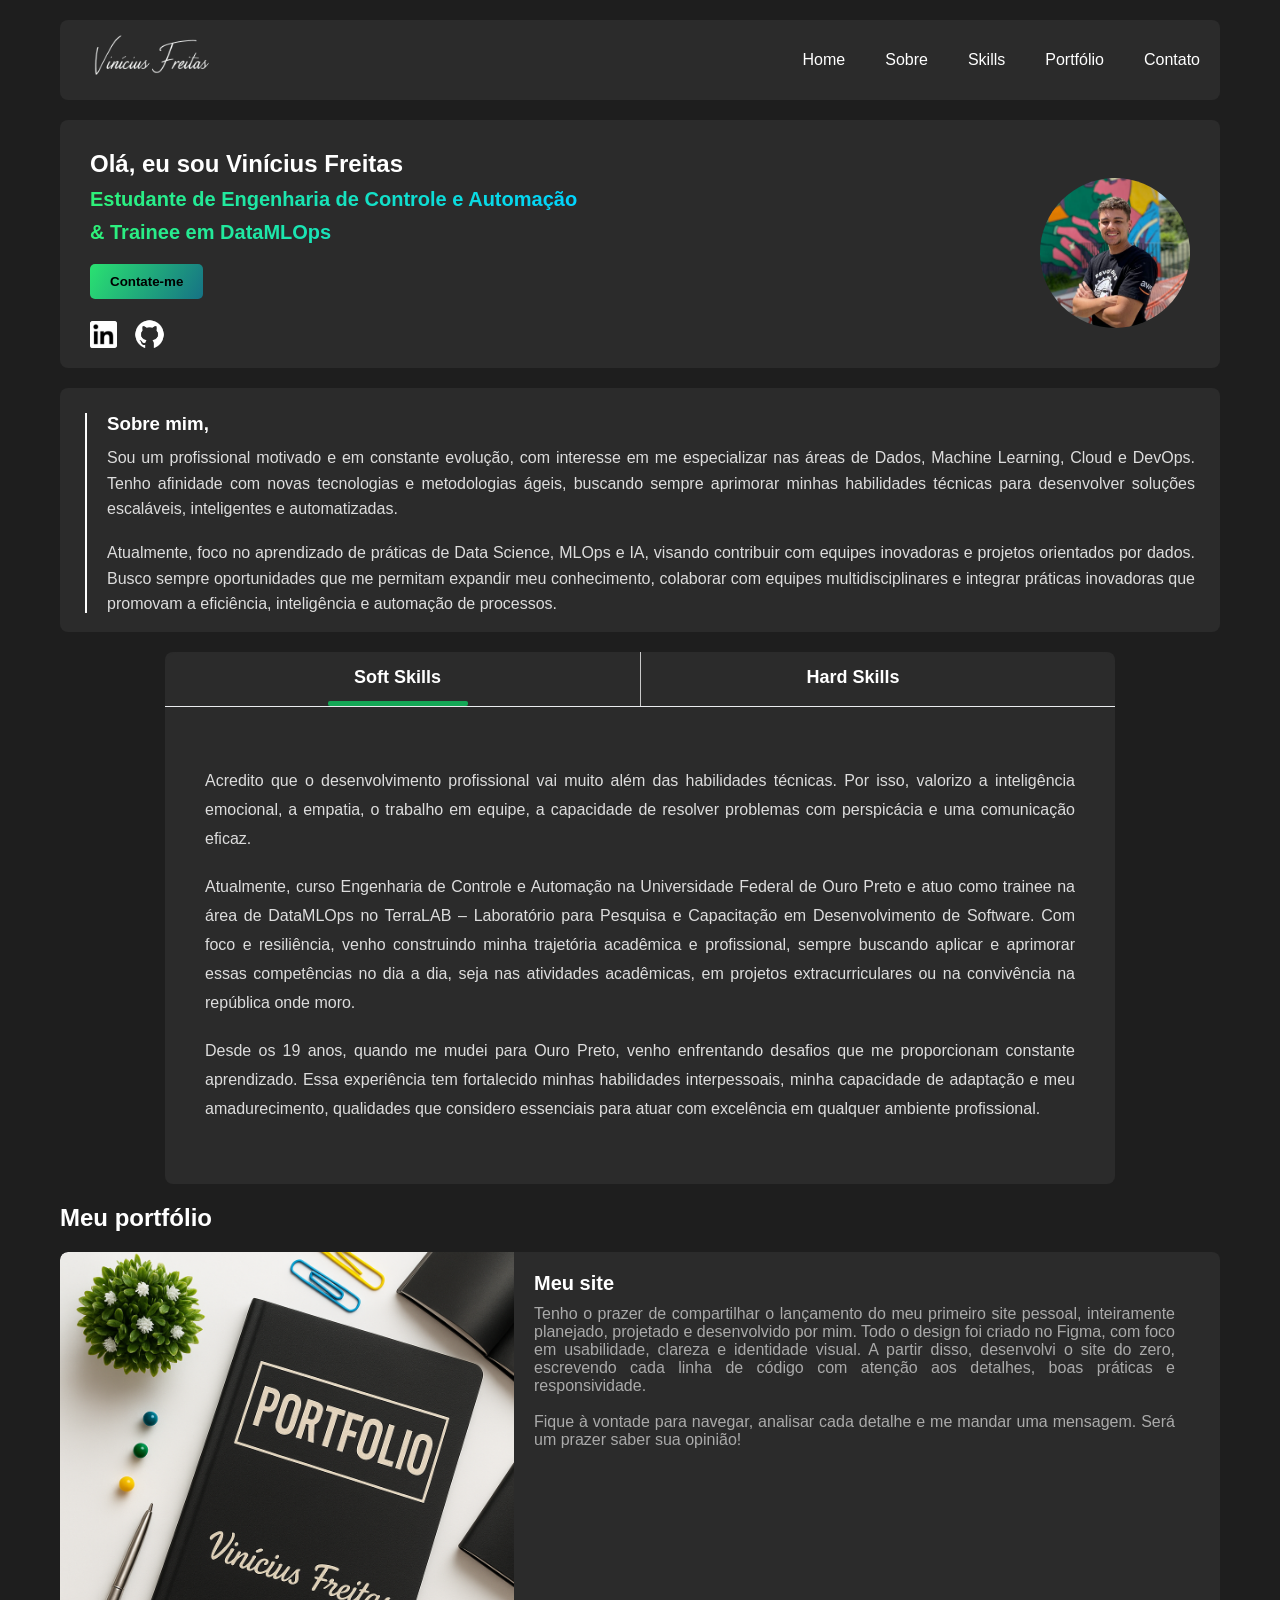
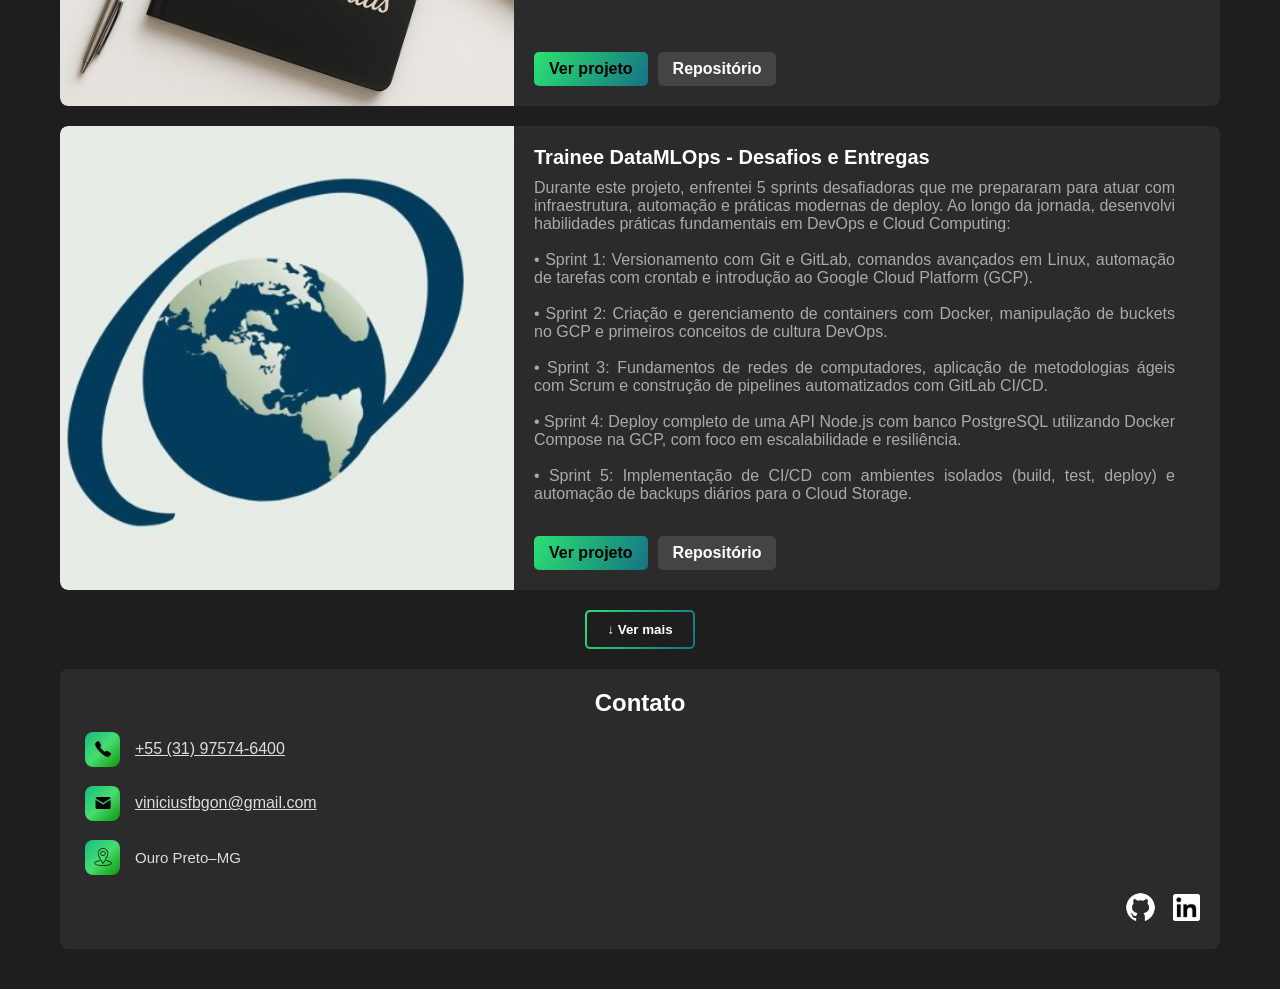
==== index.html @ 4d3752b9 "ultima" ====
<!DOCTYPE html>
<html lang="pt-br">
<head>
    <meta charset="UTF-8">
    <meta name="viewport" content="width=device-width, initial-scale=1.0">
    <title>Vinícius Freitas - Portfólio</title>
    <meta name="description" content="Portfólio de Vinícius Freitas - Estudante de Engenharia de Controle e Automação com foco em Dados, DevOps e Inteligência Artificial. Veja projetos, habilidades e contato.">
    <link rel="stylesheet" href="css/style.css">
    <link rel="icon" href="images/rubrica.png" type="image/png">
</head>
<body>

    <!-- Cabeçalho -->
    <header role="banner">
        <div class="header-left">
            <div class="rubrica-container">
                <img src="images/rubrica.png" alt="Rubrica de Vinícius Freitas">
            </div>
        </div>

        <img src="images/menu.png" alt="Ícone do menu" class="menu-toggle" aria-label="Menu mobile">

        <nav class="menu" role="navigation" aria-label="Menu principal">
            <a href="#home">Home</a>
            <a href="#sobre">Sobre</a>
            <a href="#skills">Skills</a>
            <a href="#portfolio">Portfólio</a>
            <a href="#contato">Contato</a>
        </nav>
    </header>

    <!-- Conteúdo principal -->
    <main>
        <section class="intro box" id="home">
            <div class="intro-content">
                <div class="intro-text">
                    <div class="intro-title">
                        <h1>Olá, eu sou Vinícius Freitas</h1>
                        <h2>Estudante de Engenharia de Controle e Automação</h2>
                        <h2>& Trainee em DataMLOps</h2>
                    </div>
                    <div class="intro-button">
                        <button class="btn-contato">Contate-me</button>
                    </div>
                    <div class="intro-icons social-icons">
                        <a href="https://www.linkedin.com/in/vinícius-gonçalves-6905632b2" target="_blank" rel="noopener noreferrer" aria-label="LinkedIn">
                            <img class="icon-linkedin" src="images/linkedin.jpg" alt="LinkedIn">
                        </a>
                        <a href="https://github.com/Viniciusfbgon" target="_blank" rel="noopener noreferrer" aria-label="GitHub">
                            <img class="icon-github" src="images/icons8-github-64.png" alt="GitHub">
                        </a>
                    </div>
                </div>
            </div>
            <img src="images/eu.jpg" alt="Foto de perfil" class="profile-pic" id="profilePic">
        </section>
    </main>


    <!-- Sobre mim -->
    <section class="sobre box" id="sobre" aria-labelledby="titulo-sobre">
        <div class="sobre-container">
            <div class="sobre-lado-esquerdo">
                <img src="images/linha-lateral.jpg" alt="Imagem decorativa de linha lateral" class="linha-lateral">
            </div>

            <div class="sobre-lado-direito">
                <div class="sobre-texto">
                    <h3 id="titulo-sobre">Sobre mim,</h3>
                    <p>
                Sou um profissional motivado e em constante evolução, com interesse em me especializar nas áreas de Dados, Machine Learning, Cloud e DevOps. Tenho afinidade com novas tecnologias e metodologias ágeis, buscando sempre aprimorar minhas habilidades técnicas para desenvolver soluções escaláveis, inteligentes e automatizadas.
                </p> <br>
                <p>
                Atualmente, foco no aprendizado de práticas de Data Science, MLOps e IA, visando contribuir com equipes inovadoras e projetos orientados por dados. Busco sempre oportunidades que me permitam expandir meu conhecimento, colaborar com equipes multidisciplinares e integrar práticas inovadoras que promovam a eficiência, inteligência e automação de processos.
                </p>
                </div>
            </div>
        </div>
    </section>

    <!-- Skills -->
    <section class="box-sm" id="skills" aria-labelledby="titulo-skills">
        <h2 id="titulo-skills" style="display:none;">Skills</h2>
        <div class="skills-tabs" role="tablist">
            <div class="tab-wrapper">
                <div class="tab active" data-tab="soft-skills" role="tab" aria-selected="true">Soft Skills</div>
            </div>
            <div class="tab-wrapper">
                <div class="tab" data-tab="hard-skills" role="tab" aria-selected="false">Hard Skills</div>
            </div>
        </div>

        <div class="skills-content">
            <div class="content active" id="soft-skills-content" role="tabpanel">
                <div class="soft-skills-text">
                        <p>Acredito que o desenvolvimento profissional vai muito além das habilidades técnicas. Por isso, valorizo a inteligência emocional, a empatia, o trabalho em equipe, a capacidade de resolver problemas com perspicácia e uma comunicação eficaz.</p>
                       <p>Atualmente, curso Engenharia de Controle e Automação na Universidade Federal de Ouro Preto e atuo como trainee na área de DataMLOps no TerraLAB – Laboratório para Pesquisa e Capacitação em Desenvolvimento de Software. Com foco e resiliência, venho construindo minha trajetória acadêmica e profissional, sempre buscando aplicar e aprimorar essas competências no dia a dia, seja nas atividades acadêmicas, em projetos extracurriculares ou na convivência na república onde moro.</p>
                       <p>Desde os 19 anos, quando me mudei para Ouro Preto, venho enfrentando desafios que me proporcionam constante aprendizado. Essa experiência tem fortalecido minhas habilidades interpessoais, minha capacidade de adaptação e meu amadurecimento, qualidades que considero essenciais para atuar com excelência em qualquer ambiente profissional.</p>                </div>
            </div>

            <div class="content" id="hard-skills-content" role="tabpanel">
                <div class="hard-skills-content">
                    <h3>Acesse o currículo para ver com mais detalhes as qualificações e certificações:</h3>
                    <a href="#" class="curriculo-link">Currículo</a>
                </div>
            </div>
        </div>
    </section>

    <!-- Portfólio -->
    <section class="portfolio" id="portfolio" aria-labelledby="titulo-portfolio">
        <h2 id="titulo-portfolio">Meu portfólio</h2>

        <!-- Projeto 1 -->
        <article class="projeto-box box">
                <div class="projeto-img">
                    <img src="images/port2.png" alt="Contador de dedos com Python e Mediapipe">
                </div>
                <div class="projeto-info">
                    <h3>Meu site</h3>
                    <p>Tenho o prazer de compartilhar o lançamento do meu primeiro site pessoal, inteiramente planejado, projetado e desenvolvido por mim.

                    Todo o design foi criado no Figma, com foco em usabilidade, clareza e identidade visual. A partir disso, desenvolvi o site do zero, escrevendo cada linha de código com atenção aos detalhes, boas práticas e responsividade.
                       <br><br>
                        Fique à vontade para navegar, analisar cada detalhe e me mandar uma mensagem. Será um prazer saber sua opinião! <br><br></p>
                    <div class="projeto-botoes">
                        <a href="#" class="btn-ver" target="_blank" rel="noopener noreferrer">Ver projeto</a>
                        <a href="https://github.com/Viniciusfbgon/Meu_Portfolio" class="btn-repo">Repositório</a>
                    </div>
                </div>
            </article>

        <!-- Projeto 2 -->
        <article class="projeto-box box">
            <div class="projeto-img">
                <img src="images/terralab.png" alt="Desafios do TerraLAB">
            </div>
            <div class="projeto-info">
                <h3>Trainee DataMLOps - Desafios e Entregas</h3>
                <p>Durante este projeto, enfrentei 5 sprints desafiadoras que me prepararam para atuar com infraestrutura, automação e práticas modernas de deploy. Ao longo da jornada, desenvolvi habilidades práticas fundamentais em DevOps e Cloud Computing: <br><br>

               • Sprint 1: Versionamento com Git e GitLab, comandos avançados em Linux, automação de tarefas com crontab e introdução ao Google Cloud Platform (GCP). <br><br>

               • Sprint 2: Criação e gerenciamento de containers com Docker, manipulação de buckets no GCP e primeiros conceitos de cultura DevOps.<br><br>

               • Sprint 3: Fundamentos de redes de computadores, aplicação de metodologias ágeis com Scrum e construção de pipelines automatizados com GitLab CI/CD.<br><br>

               • Sprint 4: Deploy completo de uma API Node.js com banco PostgreSQL utilizando Docker Compose na GCP, com foco em escalabilidade e resiliência. <br><br>

               • Sprint 5: Implementação de CI/CD com ambientes isolados (build, test, deploy) e automação de backups diários para o Cloud Storage. <br><br></p>
                <div class="projeto-botoes">
                    <a href="https://github.com/Viniciusfbgon/Sprints-DataMLOps" class="btn-ver" target="_blank" rel="noopener noreferrer">Ver projeto</a>
                    <a href="https://github.com/Viniciusfbgon/Sprints-DataMLOps" class="btn-repo" target="_blank" rel="noopener noreferrer">Repositório</a>
                </div>
            </div>
        </article>

        <!-- Botão ver mais -->
        <div class="ver-mais-container">
            <button id="btn-ver-mais" class="btn-ver-mais">↓ Ver mais</button>
        </div>

        <!-- Projetos adicionais -->
        <div id="mais-projetos" style="display: none;">
            <article class="projeto-box box">
            <div class="projeto-img">
                <img src="images/harvard.jpg" alt="Curso Harvard CS50">
            </div>
            <div class="projeto-info">
                <h3>CS50: Introduction to Computer Science</h3>
                <p>Curso de nível introdutório voltado para iniciantes que desejam aprender os fundamentos da computação. Ensina a pensar de forma algorítmica e a resolver problemas de programação com eficiência.

                Durante o curso, aprendi: <br><br>

                • Fundamentos de ciência da computação e lógica de programação <br><br>

                • Conceitos como algoritmos, abstração, estruturas de dados, encapsulamento, segurança e engenharia de software <br><br>

                • Desenvolvimento web com HTML, CSS e JavaScript <br><br>

                • Programação em C, Python e SQL <br><br>

                • Criação de projetos práticos baseados em problemas reais, como biologia, criptografia, finanças e jogos <br><br>

                • Apresentação de projeto final e interação com uma comunidade global de estudantes <br><br></p>
                <div class="projeto-botoes">
                    <a href="https://github.com/Viniciusfbgon/Harvard-Course/tree/main/codes/project" class="btn-ver" target="_blank" rel="noopener noreferrer">Ver projeto</a>
                    <a href="https://github.com/Viniciusfbgon/Harvard-Course/tree/main/codes" class="btn-repo" target="_blank" rel="noopener noreferrer">Repositório</a>
                </div>
            </div>
        </article>

        <article class="projeto-box box">
                <div class="projeto-img">
                    <img src="images/yt.png" alt="Clone do YouTube">
                </div>
                <div class="projeto-info">
                    <h3>Clone YouTube</h3>
                    <p>Este é um projeto introdutório voltado para o domínio das principais técnicas de manipulação de divs e construção de layouts responsivos em telas de computadores. O objetivo é reforçar os fundamentos de HTML e CSS, que são essenciais antes de avançar para projetos mais complexos e dinâmicos. Aprender bem o básico garante uma base sólida para evoluir com segurança no desenvolvimento web. <br></p>
                    <div class="projeto-botoes">
                        <a href="https://viniciusfbgon.github.io/Clone_YouTube/" class="btn-ver">Ver projeto</a>
                        <a href="https://github.com/Viniciusfbgon/Clone_YouTube" class="btn-repo">Repositório</a>
                    </div>
                </div>
            </article>
        </div>
    </section>

    <!-- Contato -->
    <section class="contato box" id="contato" aria-labelledby="titulo-contato">
        <h2 id="titulo-contato" class="contato-titulo">Contato</h2>
        <div class="contact-info">
            <div class="contact-item">
                <div class="icon-box"><img src="images/phone.png" alt="Ícone de telefone"></div>
                <a href="tel:+5531975746400" style="color: #ddd;">+55 (31) 97574-6400</a>
            </div>
            <div class="contact-item">
            <div class="icon-box">
                <img src="images/email.png" alt="Ícone de email">
            </div>
            <a href="mailto:viniciusfbgon@gmail.com?body=Olá,%20Vinícius%20Freitas" style="color: #ddd;">
                viniciusfbgon@gmail.com
            </a>
            </div>
            <div class="contact-item">
                <div class="icon-box"><img src="images/location.png" alt="Ícone de localização"></div>
                <span style="color: #ddd;">Ouro Preto–MG</span>
            </div>
        </div>

        <div class="social-icons right" aria-label="Redes sociais">
            <a href="https://github.com/Viniciusfbgon" target="_blank" rel="noopener noreferrer">
                <img src="images/icons8-github-64.png" style="height: 35px;" alt="GitHub de Vinícius">
            </a>
            <a href="https://www.linkedin.com/in/vinícius-gonçalves-6905632b2" target="_blank" rel="noopener noreferrer">
                <img src="images/linkedin.jpg" style="height: 27px;" alt="LinkedIn de Vinícius">
            </a>
        </div>
    </section>

     <!-- Modal do Currículo -->
    <div id="cv-modal" class="modal">
        <div class="modal-content">
            <span id="cv-close" class="close">&times;</span>
            <div class="cv-imgs">
                <img src="images/cv-pt1.png" alt="Currículo Parte 1" class="cv-img" />
                <img src="images/cv-pt2.png" alt="Currículo Parte 2" class="cv-img" />
        </div>
    </div>

    <!-- JS -->
    <script>
        document.addEventListener('DOMContentLoaded', function () {
            // Tabs de Skills
            const tabs = document.querySelectorAll('.tab');
            const contents = document.querySelectorAll('.content');

            tabs.forEach(tab => {
                tab.addEventListener('click', () => {
                    tabs.forEach(t => t.classList.remove('active'));
                    contents.forEach(c => c.classList.remove('active'));

                    tab.classList.add('active');

                    const tabId = tab.getAttribute('data-tab');
                    const contentEl = document.getElementById(`${tabId}-content`);
                    if (contentEl) contentEl.classList.add('active');
                });
            });

            // Efeito hover nos links do menu
            const navLinks = document.querySelectorAll('nav a');
            navLinks.forEach(link => {
                link.addEventListener('mouseover', () => {
                    link.style.color = '#2ef178';
                });
                link.addEventListener('mouseout', () => {
                    link.style.color = '#fff';
                });
            });

            // Botão "Contate-me"
            const btnContato = document.querySelector('.btn-contato');
            const contatoSection = document.getElementById('contato');
            if (btnContato && contatoSection) {
                btnContato.addEventListener('click', function () {
                    contatoSection.scrollIntoView({ behavior: 'smooth' });
                });
            }

            // Modal do Currículo
            const cvLink = document.querySelector('.curriculo-link');
            const cvModal = document.getElementById('cv-modal');
            const cvClose = document.getElementById('cv-close');

            if (cvLink && cvModal && cvClose) {
                cvLink.addEventListener('click', (e) => {
                    e.preventDefault();
                    cvModal.style.display = 'block';
                    document.body.style.overflow = 'hidden';
                });

                cvClose.addEventListener('click', () => {
                    cvModal.style.display = 'none';
                    document.body.style.overflow = 'auto';
                });

                window.addEventListener('click', (e) => {
                    if (e.target === cvModal) {
                        cvModal.style.display = 'none';
                        document.body.style.overflow = 'auto';
                    }
                });
            }

            // VER MAIS / VER MENOS
            const btnVerMais = document.getElementById('btn-ver-mais');
            const maisProjetos = document.getElementById('mais-projetos');

            if (btnVerMais && maisProjetos) {
                btnVerMais.addEventListener('click', () => {
                    const estaVisivel = maisProjetos.style.display === 'block';

                    if (estaVisivel) {
                        maisProjetos.style.display = 'none';
                        btnVerMais.textContent = '↓ Ver mais';
                    } else {
                        maisProjetos.style.display = 'block';
                        btnVerMais.textContent = '↑ Ver menos';
                    }
                });
            }

            // Zoom ao clicar nas imagens dos projetos (como na foto de perfil)
            const imagensProjetos = document.querySelectorAll('.projeto-img img');

            imagensProjetos.forEach(img => {
                img.addEventListener('click', () => {
                    const overlay = document.createElement('div');
                    overlay.classList.add('zoomed-overlay');

                    const imagemZoom = document.createElement('img');
                    imagemZoom.src = img.src;
                    imagemZoom.alt = img.alt;

                    overlay.appendChild(imagemZoom);
                    document.body.appendChild(overlay);
                    document.body.style.overflow = 'hidden';

                    overlay.addEventListener('click', () => {
                        overlay.remove();
                        document.body.style.overflow = 'auto';
                    });
                });
            });

            // Zoom ao clicar na foto de perfil
            const profilePic = document.getElementById('profilePic');

            if (profilePic) {
                profilePic.addEventListener('click', (event) => {
                    event.stopPropagation();
                    profilePic.classList.toggle('zoomed');
                });

                document.addEventListener('click', () => {
                    profilePic.classList.remove('zoomed');
                });
            }

            // 🔽 Menu Hamburguer (mobile)
            const toggle = document.querySelector('.menu-toggle');
            const menu = document.querySelector('nav.menu');
            const rubrica = document.querySelector('.rubrica-container');

            if (toggle && menu) {
                toggle.addEventListener('click', (e) => {
                    e.stopPropagation(); // impede o fechamento imediato
                    menu.classList.toggle('active');

                    // Oculta ou mostra a rubrica ao alternar o menu
                    if (menu.classList.contains('active')) {
                        rubrica.classList.add('rubrica-hidden');
                    } else {
                        rubrica.classList.remove('rubrica-hidden');
                    }
                });

                // Fecha o menu quando clicar em um link
                const links = menu.querySelectorAll('a');
                links.forEach(link => {
                    link.addEventListener('click', () => {
                        menu.classList.remove('active');
                        rubrica.classList.remove('rubrica-hidden');
                    });
                });

                // Fecha o menu se clicar fora dele
                document.addEventListener('click', function (e) {
                    const clicouForaDoMenu = !menu.contains(e.target);
                    const clicouForaDoToggle = !toggle.contains(e.target);

                    if (menu.classList.contains('active') && clicouForaDoMenu && clicouForaDoToggle) {
                        menu.classList.remove('active');
                        rubrica.classList.remove('rubrica-hidden');
                    }
                });
            }
        });

        const menuToggle = document.querySelector('.menu-toggle');
        const menu = document.querySelector('.menu');
        const menuLinks = document.querySelectorAll('.menu a');

        // Função para abrir o menu
        function openMenu() {
            document.body.classList.add('menu-open');
            menu.classList.add('open');
        }

        // Função para fechar o menu
        function closeMenu() {
            document.body.classList.remove('menu-open');
            menu.classList.remove('open');
        }

        // Clique no ícone do menu: abre o menu
        menuToggle.addEventListener('click', (e) => {
            e.stopPropagation(); // impede que o clique feche imediatamente
            openMenu();
        });

        // Clique em qualquer link do menu: fecha o menu
        menuLinks.forEach(link => {
            link.addEventListener('click', () => {
            closeMenu();
            });
        });

        // Clique fora do menu: fecha o menu
        document.addEventListener('click', (e) => {
            const isClickInsideMenu = menu.contains(e.target);
            const isClickOnToggle = menuToggle.contains(e.target);

            if (!isClickInsideMenu && !isClickOnToggle) {
            closeMenu();
            }
        });
    </script>
</body>
</html>
---- css/style.css ----
/* Reset e estilos globais */
* {
    margin: 0;
    padding: 0;
    box-sizing: border-box;
    font-family: Arial, sans-serif;
    text-align: justify;
}

body {
    background-color: #1e1e1e;
    color: #fff;
    padding: 20px;
    max-width: 1200px;
    margin: 0 auto;
}

/* Header */
header {
    display: flex;
    justify-content: space-between;
    align-items: center;
    background-color: #2b2b2b;
    padding: 0 20px;
    height: 80px;
    position: relative;
    margin-bottom: 20px;
    border-radius: 8px;
}

.header-left {
    display: flex;
    align-items: center;
    height: 100%;
}

/* Ajuste apenas a rubrica */
.rubrica-container {
    height: 100%;
    display: flex;
    align-items: center;
}

.rubrica-container img {
    height: 70px; /* Aumente este valor para tornar a rubrica maior */
    max-height: none; /* Remova a limitação de altura máxima */
    object-fit: contain;
    transform: scale(1.5); /* Opcional: pode usar scale para aumentar proporcionalmente */
    transform-origin: left center; /* Mantém alinhado à esquerda */
}

nav a {
    color: #fff;
    text-decoration: none;
    margin-left: 20px;
}

.social-icons {
    display: flex;
    align-items: center;
    gap: 15px;
    margin-top: 18px;
}

.social-icons img {
    object-fit: contain;
    transition: transform 0.2s ease;
    cursor: pointer;
}

.social-icons img:hover {
    transform: scale(1.1);
}

/* Boxes */
.box {
    background-color: #2b2b2b;
    padding: 25px;
    padding-bottom: 15px;
    margin-bottom: 20px;
    border-radius: 8px;
}

.box-sm {
    background-color: #2b2b2b;
    margin-bottom: 20px;
    border-radius: 8px; 
    max-width: 950px;
    margin-left: auto;
    margin-right: auto;
}

/* sobre mim */
.sobre-container {
    display: flex;
    align-items: center;
    justify-content: space-between;
    gap: 20px;
}

.linha-lateral {
    width: 2px;
    background-color: white;
    height: 200px;         
    transition: height 0.3s ease;
}

.sobre-texto {
    flex: 1;
}

.sobre-texto h3 {
    margin-bottom: 10px;
    font-weight: bold;
}

.sobre-texto p {
    line-height: 1.6;
    text-align: justify;
    color: #ddd;
}

/* Seção principal */
.intro.box {
    background-color: #2b2b2b;
    padding: 30px;
    padding-bottom: 12px;
    border-radius: 8px;
    display: flex;
    align-items: center;
    justify-content: space-between;
    margin-bottom: 20px;
}

.intro-text h1 {
    font-size: 24px;
    margin-bottom: 10px;
    color: #fff;
}

.intro-text h2 {
    font-size: 20px;
    background: linear-gradient(90deg, #2ef178, #00d4ff);
    -webkit-background-clip: text;
    -webkit-text-fill-color: transparent;
    margin: 10px 0;
}

.profile-pic {
    width: 150px;
    height: 150px;
    border-radius: 50%;
    object-fit: cover;
    cursor: pointer;
    transition: transform 0.3s ease;
}

.profile-pic.zoomed {
    transform: scale(2); 
    z-index: 10;
}

.btn-contato {
    background: linear-gradient(120deg, #2ae271, #167285);
    color: black;
    padding: 10px 20px;
    border: none;
    border-radius: 5px;
    margin-top: 10px;
    cursor: pointer;
    font-weight: bold;
    transition: all 0.3s ease;
}

.btn-contato:hover {
    background-color: #25c166;
    transform: translateY(-2px);
}

.linkedin {
    margin-top: 10px;
    display: flex;
    align-items: center;
    gap: 5px;
    color: #00d4ff;
    cursor: pointer;
}

.icon-linkedin {
    height: 27px;
    width: auto;
}

.icon-github {
    height: 35px;
    width: auto;
}

/* Skills */
.skills-container {
    width: 100%;
    max-width: 900x;
    background-color: #2b2b2b;
    border-radius: 16px;
    box-shadow: 0 10px 30px rgba(0, 0, 0, 0.08);
    overflow: hidden;
    margin: 0 auto 20px auto; 
}
        
        .skills-tabs {
            display: flex;
            background-color: #2b2b2b;
            padding: 0 20px;
            border-bottom: 1px solid #eaecef;
        }
        
        .tab {
            padding: 20px 0;
            cursor: pointer;
            font-weight: 600;
            font-size: 18px;
            color: #fff;
            transition: all 0.3s ease;
            border-bottom: 3px solid transparent;
            margin-right: 30px;
            position: relative;
        }
        
        .tab.active {
            color: #fff;
            border-bottom: 3px solid #14a756;
        }
        
        .tab:hover:not(.active) {
            color: #14a756;
        }
        
        .skills-content {
            padding: 40px;
        }
        
        .content {
            display: none;
            animation: fadeIn 0.5s ease forwards;
        }
        
        .content.active {
            display: block;
        }
        
        @keyframes fadeIn {
            from {
                opacity: 0;
                transform: translateY(10px);
            }
            to {
                opacity: 1;
                transform: translateY(0);
            }
        }
        
        .soft-skills-text {
            line-height: 1.8;
            color: #ddd;
            font-size: 16px;
        }
        
        .soft-skills-text p {
            margin-bottom: 20px;
        }
        
        .hard-skills-content h3 {
            font-size: 18px;
            color: #ddd;
            margin-bottom: 20px;
            font-weight: 600;
        }
        
        .hard-skills-list {
            list-style-type: none;
            margin-bottom: 25px;
        }
        
        .hard-skills-list li:last-child {
            border-bottom: none;
        }
        
        .hard-skills-list li::before {
            content: "•";
            color: #14a756;
            font-weight: bold;
            display: inline-block;
            width: 20px;
            font-size: 20px;
        }
        
        .curriculo-link {
            display: inline-block;
            padding: 14px 28px;
            background: linear-gradient(120deg, #2ae271, #167285);
            color: black;
            text-decoration: none;
            border-radius: 8px;
            font-weight: 600;
            transition: background-color 0.3s ease;
            font-size: 16px;
        }
        
        .curriculo-link:hover {
            background: near-gradient(120deg, #2ae271, #167285);
        }
        


.skills-tabs {
  display: flex;
  justify-content: space-between;
  border-bottom: 1px solid #eaecef;
  width: 100%;
  margin-bottom: 20px;

  background-color: #2b2b2b; 
  border-top-left-radius: 12px;
  border-top-right-radius: 12px;
}

.tab-wrapper:nth-child(2) {
  border-left: 1px solid #c9c9c9;
}
.tab-wrapper {
  width: 50%;
  display: flex;
  justify-content: center;
}

.tab {
  cursor: pointer;
  padding: 15px 0;
  font-weight: 600;
  font-size: 18px;
  color: #fff;
  border-bottom: 3px solid transparent;
  transition: all 0.3s ease;
}

.tab.active {
  color: #fff;
  border-bottom: none;
  position: relative;
}

.tab.active::after {
  content: '';
  position: absolute;
  bottom: 0;
  left: 50%;
  transform: translateX(-50%);
  width: 140px; /* Ajuste o comprimento aqui */
  height: 5px;
  background-color: #14a756;
  border-radius: 2px;
}

/* Portfólio */
.projeto-box {
    display: flex;
    border-radius: 8px;
    overflow: hidden;
    align-items: stretch;
    margin-top: 20px;
    padding-left: 0;
    padding-top: 0;
    padding-bottom: 0;
    /* height removida para altura dinâmica */
}

/* Imagem */
.projeto-img {
    width: 40%;
    background-color: #444;
    overflow: hidden;
    border-top-left-radius: 8px;
    border-bottom-left-radius: 8px;
    display: flex;              
    align-items: stretch;       
}

/* Faz a imagem ocupar todo o espaço */
.projeto-img img {
    width: 100%;
    height: 100%;
    object-fit: cover;
    display: block;
}

/* Informações */
.projeto-info {
    padding: 20px;
    flex: 1;
    display: flex;
    flex-direction: column;
    justify-content: space-between;
}

.projeto-info h3 {
    margin-bottom: 10px;
    font-size: 20px;
}

.projeto-info p {
    flex-grow: 1;
    color: #aaa;
}

.ver-mais-container {
    text-align: center;
    margin-top: 20px;
}

.btn-ver-mais {
  position: relative;
  padding: 10px 20px;
  font-weight: bold;
  color: #fff;
  background: #1e1e1e; /* cor interna do botão */
  border-radius: 5px;
  z-index: 1;
  cursor: pointer;
  
  /* Gradiente na borda */
  border: 2px solid transparent;
  background-image: linear-gradient(#1e1e1e, #1e1e1e), 
                    linear-gradient(120deg, #2ae271, #167285);
  background-origin: border-box;
  background-clip: padding-box, border-box;
  transition: all 0.3s ease;
}

.btn-ver-mais:hover {
  color: black;
  background-image: linear-gradient(120deg, #2ae271, #167285), 
                    linear-gradient(120deg, #2ae271, #167285);
}

/* Botões */
.projeto-botoes {
    display: flex;
    gap: 10px;
    margin-top: 15px;
}

.btn-ver, .btn-repo {
    background: linear-gradient(120deg, #2ae271, #167285);
    color: black;
    padding: 8px 15px;
    border-radius: 5px;
    text-decoration: none;
    font-weight: bold;
    transition: all 0.3s ease;
}

.btn-repo {
    background: #444;
    color: white;
}

.btn-ver:hover, .btn-repo:hover {
    transform: translateY(-2px);
    opacity: 0.9;
}

.modal {
  display: none; /* Oculto por padrão */
  position: fixed;
  z-index: 1000; /* Sobre tudo */
  left: 0;
  top: 0;
  width: 100%;
  height: 100%;
  overflow: auto;
  backdrop-filter: blur(6px); /* Fundo embaçado */
  background-color: rgba(0, 0, 0, 0.7); /* Fundo escuro semi-transparente */
}

/* Conteúdo do modal (imagem) */
.modal-content {
  position: relative;
  margin: 5% auto;
  max-width: 800px;
  padding: 0;
  border-radius: 8px;
  box-shadow: 0 0 10px #000;
  background-color: #222;
}

/* Container das imagens */
.cv-imgs {
  display: flex;
  flex-direction: column;
  gap: 20px;       /* Espaço entre as imagens */
  padding: 20px;
}

/* Estilo das imagens */
.cv-img {
  width: 100%;
  display: block;
  border-radius: 8px;
  box-shadow: 0 0 8px rgba(0, 0, 0, 0.4);
  image-rendering: auto;
}

/* Botão fechar (x) */
.close {
  position: absolute;
  top: 10px;
  right: 15px;
  color: #fff;
  font-size: 28px;
  font-weight: bold;
  cursor: pointer;
  user-select: none;
  transition: color 0.3s ease;
}

.close:hover {
  color: #2ef178;
}

/* Contato */
.contato.box {
    background-color: #2b2b2b;
    padding: 20px; 
    border-radius: 8px;
    margin-top: 20px; 
}

.contato-titulo {
    text-align: center;
    font-size: 24px;
    margin-bottom: 15px; 
}

.contact-info {
    display: flex;
    flex-direction: column;
    gap: 19px; 
    margin-bottom: 15px; 
}

.contact-item {
    display: flex;
    align-items: center;
    gap: 15px; 
    padding-left: 5px; 
}

.icon-box {
    width: 35px; 
    height: 35px;
    display: flex;
    align-items: center;
    justify-content: center;
    border-radius: 8px;
    background: linear-gradient(135deg, #17bd83, #46DD6F, #11940A);
}

.icon-box img {
    width: 18px; 
    height: 18px; 
}

.contact-item span {
    color: #ddd;
    font-size: 15px; 
}

.social-icons.right {
    display: flex;
    justify-content: flex-end;
    gap: 12px; 
    margin-top: 10px; 
}

.social-icons.right img {
    height: 28px; 
    object-fit: contain;
    transition: transform 0.2s ease;
}

.social-icons.right {
    display: flex;
    justify-content: flex-end;
    gap: 15px;
    margin-top: 15px;
}

.social-icons.right img {
    height: 30px;
    object-fit: contain;
    transition: transform 0.2s ease;
}

.social-icons.right img:hover {
    transform: scale(1.1);
}

/* Ícone do menu hambúrguer */
.menu-toggle {
    display: none;
    width: 40px;
    height: 40px;
    cursor: pointer;
}

/* Estilo padrão para o menu (desktop) */
nav.menu {
    display: flex;
    gap: 20px;
}

.rubrica-container {
    opacity: 1;
    transition: opacity 0.01s ease;
}

.rubrica-hidden {
    opacity: 0;
}

.fechar-modal:hover {
  color: #14a756;
}


/* Responsivo - */
@media (max-width: 768px) {
    header {
        flex-direction: column;
        height: auto;
        padding: 15px;
    }

    .rubrica-container {
        margin-bottom: 15px;
        height: 50px;
    }

    nav {
        width: 100%;
        overflow-x: auto;
    }

    .intro {
        flex-direction: column-reverse;
        text-align: center;
    }

    .profile-pic {
        margin-bottom: 20px;
    }

    .projeto {
        flex-direction: column;
    }

    .projeto-img {
        width: 100%;
    }
    
    /* Ajustes do modal para mobile */
    .modal-content {
        margin: 10% auto;
        width: 95%;
    }
    
    .close {
        font-size: 24px;
        top: 5px;
        right: 10px;
    }
}

/* Responsivo header */
@media (max-width: 768px) {
    header {
        flex-direction: column;
        height: auto;
        padding: 15px;
    }

    .rubrica-container {
        margin-bottom: 15px;
        height: 50px;
    }

    nav {
        width: 100%;
        overflow-x: auto;
    }

    .intro {
        flex-direction: column-reverse;
        text-align: center;
    }

    .profile-pic {
        margin-bottom: 20px;
    }

    .projeto {
        flex-direction: column;
    }

    .projeto-img {
        width: 100%;
    }
}

/* Mobile adjustments */
@media (max-width: 768px) {
    header {
        flex-direction: row;
        justify-content: space-between;
        align-items: center;
    }

    .header-left {
        display: flex;
        align-items: center;
        height: 100%;
    }

    .rubrica-container {
        display: flex;
        align-items: center;
        height: 100%;
        margin-bottom: 0; /* remove qualquer margem extra */
    }

    .menu-toggle {
        display: block;
        width: 40px;
        height: 35px;
        cursor: pointer;
        position: relative;
        z-index: 2;
    }

    nav.menu {
        display: none;
        position: absolute;
        top: 30px; 
        left: 45%;
        transform: translateX(-50%);
        
        background-color: #2b2b2b;
        z-index: 1;

        padding: 10px 20px;
        border-radius: 8px;

        flex-direction: row;
        align-items: center;
        justify-content: center;
        gap: 20px;

        max-width: 90%;
        width: auto;
}

    nav.menu.active {
        display: flex;
        
    }

    nav.menu a {
        margin: 0;
        padding: 0 10px;
        font-size: 16px;
    }
}

@media (max-width: 460px) {
    nav.menu {
    position: absolute;
    left: 50%;
    transform: translateX(-50%);
    top: 35px; 
    padding: 8px 12px;
    gap: 12px;
    align-items: center;
    justify-content: center;
    overflow-x: hidden;
}

    nav.menu a {
        font-size: 12px;
        padding: 0 6px;
    }

    .menu-toggle {
        width: 30px;
        height: 30px;
    }

    body.menu-open .menu-toggle {
        display: none;
    }
}

@media (max-width: 768px) {
    .projeto-box {
        font-size: 15px;
        line-height: 1.3;
    }
}

/* sobre mim responsivo*/
@media (max-width: 768px) {
  .sobre-container {
    justify-content: flex-start;
    gap: 20px;
    padding: 0 20px;
    padding-left: 0px;
  }

  .linha-lateral {
    height: 300px;
  }

  .sobre-texto h3 {
    font-size: 18px;
  }

  .sobre-texto p {
    font-size: 14px;
    line-height: 1.6;
  }
}

@media (max-width: 460px) {
  .sobre-container {
    flex-direction: row; /* Empilha os elementos se necessário */
    align-items: flex-start;
    gap: 15px;
    padding: 0 10px;
  }

  .linha-lateral {
    height: 350px; /* Menor altura para telas pequenas */
    margin-left: -10px;
  }

  .sobre-texto h3 {
    font-size: 16px; /* Título um pouco menor */
    margin-left: -10px;
  }

  .sobre-texto p {
    font-size: 13px;
    line-height: 1.5;
    margin-left: -10px;
  }
}

/* Responsivo saudações */
@media (max-width: 768px) {
    .intro.box {
        flex-direction: column-reverse;
        padding: 20px 0;
        text-align: left;
    }

    .intro-content {
        width: 100%;
        display: flex;
        flex-direction: column;
        align-items: flex-start;
        padding-left: 20px; 
    }

    .intro-title h1 {
        font-size: 22px;
        margin-bottom: 12px;
    }

    .intro-title h2 {
        font-size: 18px;
        margin-top: 5px;
        margin-bottom: 10px;
    }

    .intro-button {
        margin-bottom: 15px;
    }

    .intro-icons {
        display: flex;
        gap: 15px;
    }

    .profile-pic {
        margin-bottom: 20px;
        max-width: 200px;
        border-radius: 50%;
    }
}

@media (max-width: 460px) {
  .intro.box {
    padding: 15px 0;
  }

  .intro-content {
    padding-left: 15px;
  }

  .intro-title h1 {
    font-size: 17px;
    margin-bottom: 8px;
  }

  .intro-title h2 {
    font-size: 14px;
    margin-top: 4px;
    margin-bottom: 8px;
  }

  .intro-button {
    margin-bottom: -17px;
    height: 60px;
  }

  .intro-icons {
    gap: 10px;
  }

  .profile-pic {
    height: 150px;
    width: 150px;
    margin-bottom: 15px;
  }
  
  .icon-linkedin {
        height: 20px;
    }

    .icon-github {
        height: 26px;
    }
}

/* Responsivo skills */
@media (max-width: 768px) {
            .skills-tabs {
                flex-direction: column;
                padding: 0;
            }
            
            .tab {
                padding: 15px 20px;
                margin-right: 0;
                text-align: left; 
            }
            
            .skills-content {
                padding: 25px;
            }
        }

/* Responsivo portfolio boxes */
@media (max-width: 768px) {
    .projeto-box {
        flex-direction: column;
        padding-left: 0; 
    }
    .projeto-img {
        width: 100%;
        height: 150px;
        border-radius: 8px 8px 0 0; 
    }
}

/* Responsivos skills */
@media (max-width: 768px) {
  /* Abas ainda lado a lado */
  .skills-tabs {
    flex-direction: row;
    justify-content: space-between;
    padding: 0 10px;
    gap: 0;
  }

  .tab-wrapper {
    width: 50%;
    justify-content: center;
  }

  .tab-wrapper:nth-child(2) {
    border-left: 1px solid #c9c9c9;
  }

  .tab {
    font-size: 15px;
    padding: 12px 0;
  }

  .tab.active::after {
    width: 80px;
    height: 4px;
  }

  .skills-content {
    padding: 20px;
  }

  .soft-skills-text {
    font-size: 14px;
    line-height: 1.6;
  }

  .soft-skills-text p {
    margin-bottom: 15px;
  }

  .hard-skills-content h3 {
    font-size: 16px;
  }

  .curriculo-link {
    padding: 10px 20px;
    font-size: 14px;
  }
}

@media (max-width: 460px) {
    .soft-skills-text {
    font-size: 14px;
    line-height: 1.5;
  }
}


/* Zoom overlay para imagens dos projetos */
.zoomed-overlay {
  position: fixed;
  top: 0;
  left: 0;
  width: 100vw;
  height: 100vh;
  background-color: rgba(0, 0, 0, 0.85);
  display: flex;
  justify-content: center;
  align-items: center;
  z-index: 9999;
  cursor: zoom-out;
}

.zoomed-overlay img {
  max-width: 90%;
  max-height: 90%;
  border-radius: 10px;
  box-shadow: 0 0 30px rgba(0, 0, 0, 0.5);
  transition: transform 0.9s ease-in-out;
}

h1, h2, h3, h4, h5, h6 {
    text-align: left;      
    text-justify: auto;    
}

@media (max-width: 375px) {
    nav.menu {
        overflow-x: hidden; 
    }
}
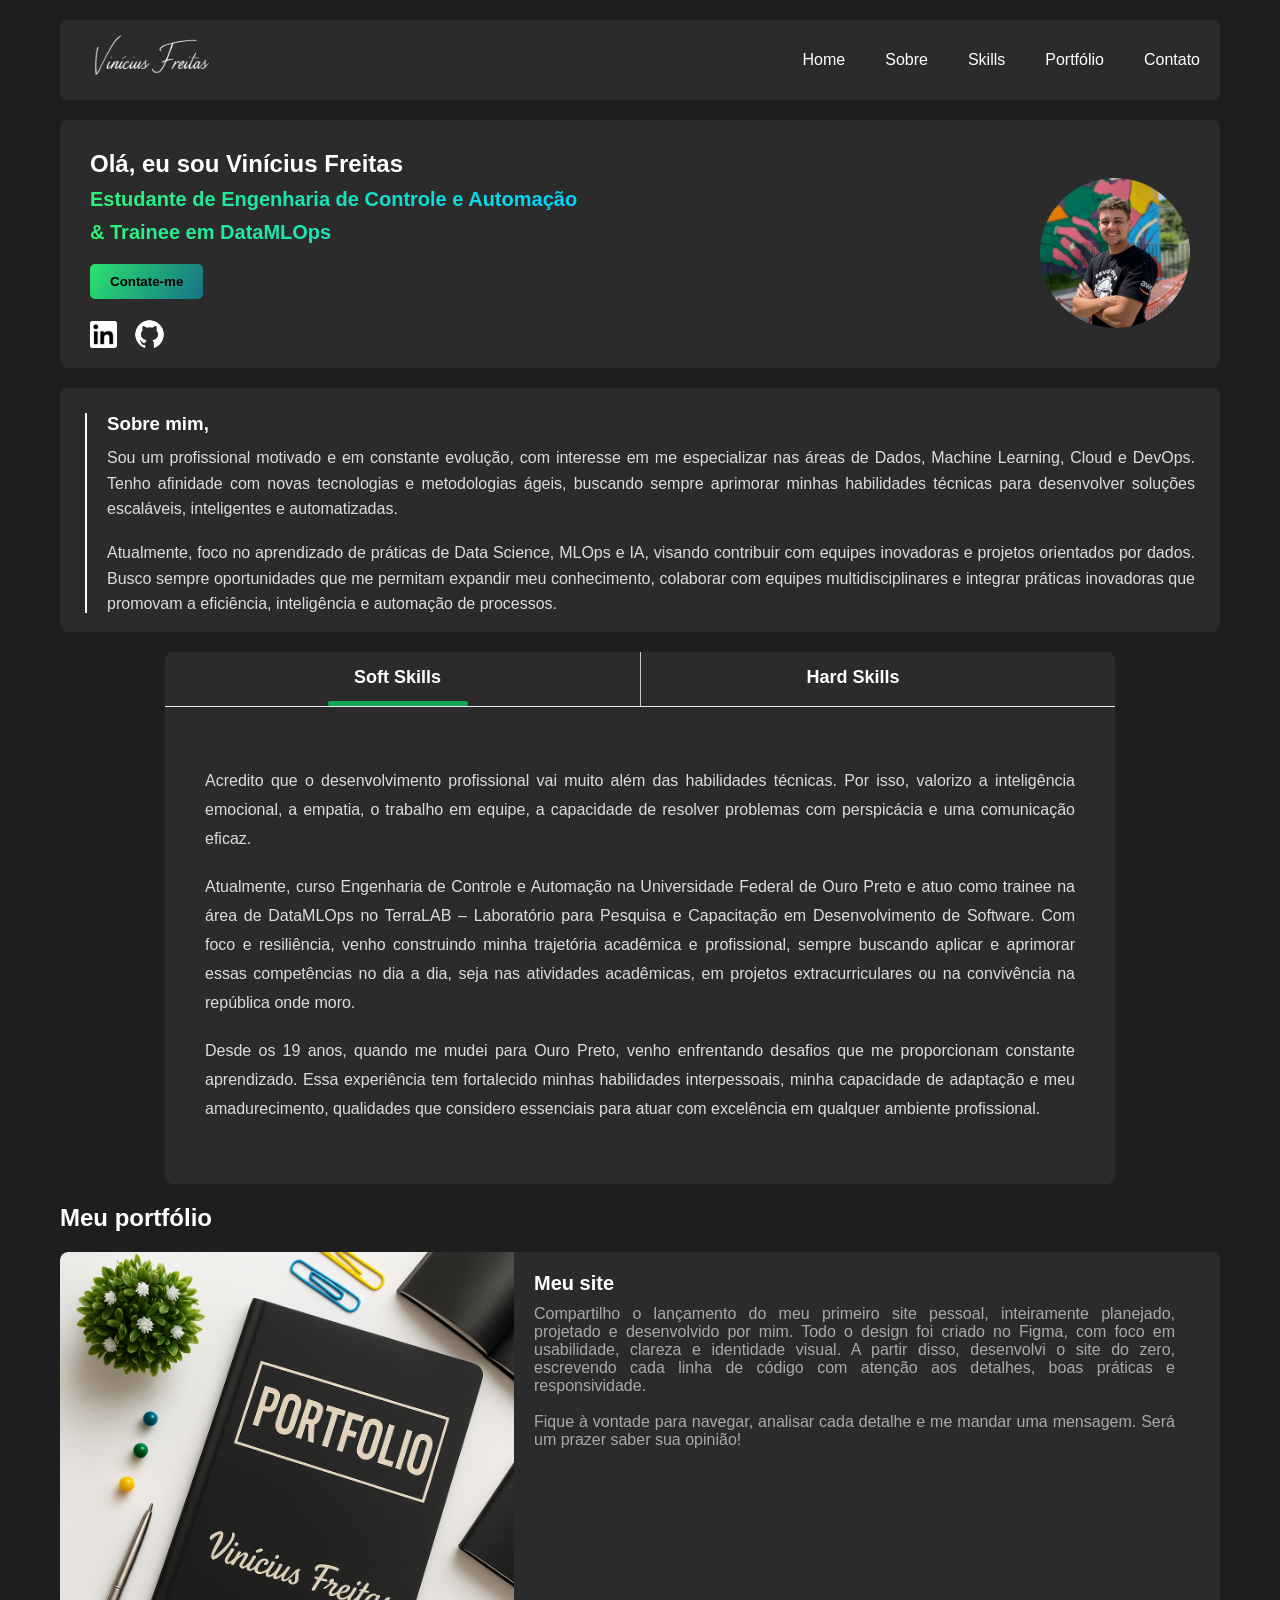
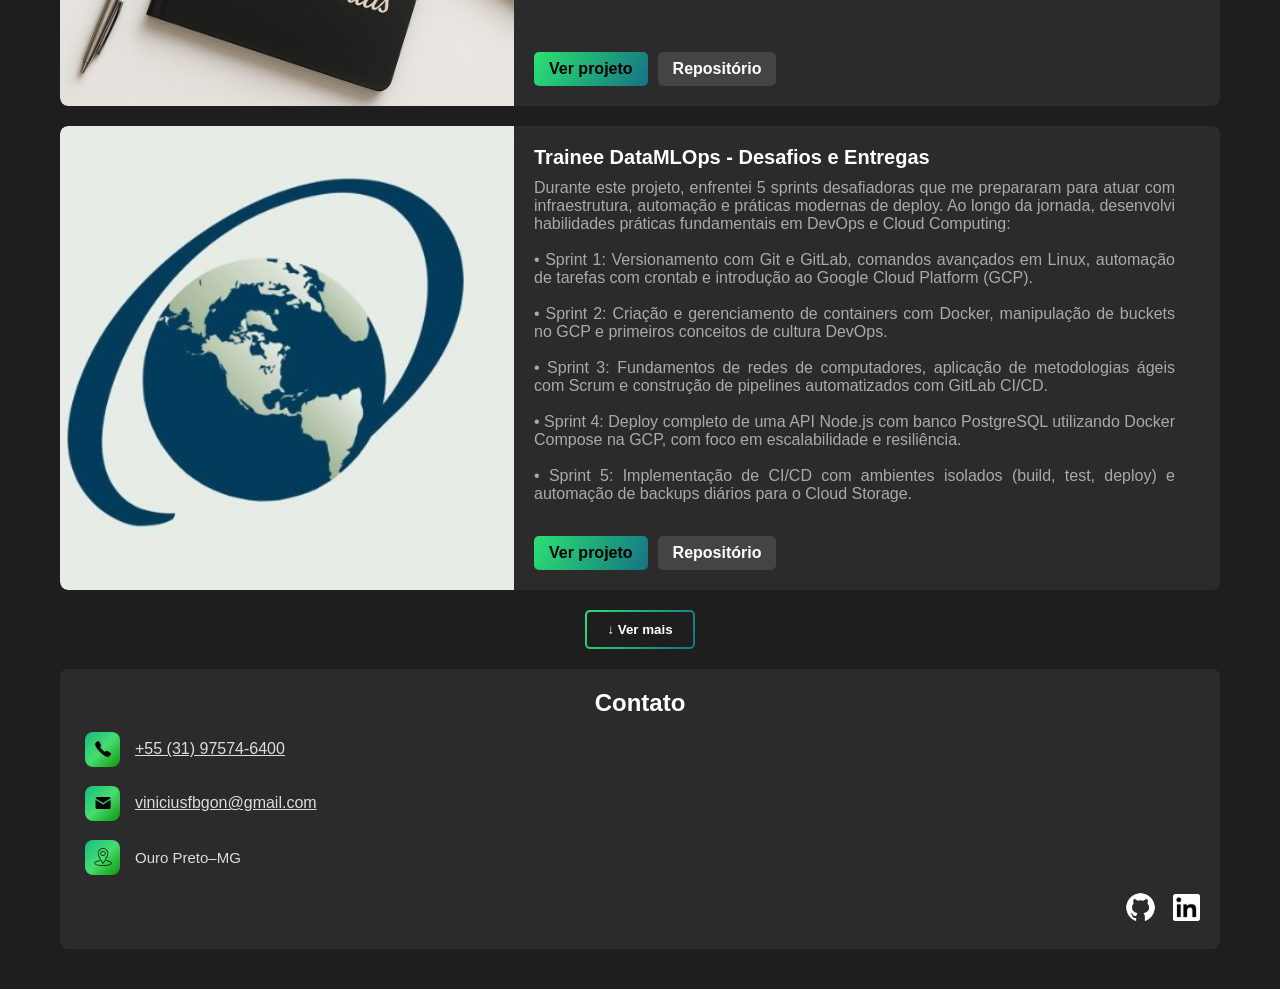
==== commit 42a9e6c0: "padding direito boxes portfolio" ====
--- a/index.html
+++ b/index.html
@@ -118,7 +118,7 @@
                 </div>
                 <div class="projeto-info">
                     <h3>Meu site</h3>
-                    <p>Tenho o prazer de compartilhar o lançamento do meu primeiro site pessoal, inteiramente planejado, projetado e desenvolvido por mim.
+                    <p>Compartilho o lançamento do meu primeiro site pessoal, inteiramente planejado, projetado e desenvolvido por mim.
 
                     Todo o design foi criado no Figma, com foco em usabilidade, clareza e identidade visual. A partir disso, desenvolvi o site do zero, escrevendo cada linha de código com atenção aos detalhes, boas práticas e responsividade.
                        <br><br>
--- a/css/style.css
+++ b/css/style.css
@@ -974,6 +974,7 @@
     .projeto-box {
         flex-direction: column;
         padding-left: 0; 
+        padding-right: 0;
     }
     .projeto-img {
         width: 100%;
@@ -1070,8 +1071,7 @@
     text-justify: auto;    
 }
 
-@media (max-width: 375px) {
-    nav.menu {
-        overflow-x: hidden; 
-    }
-}+
+.nav.menu {
+    overflow-x: hidden; 
+}
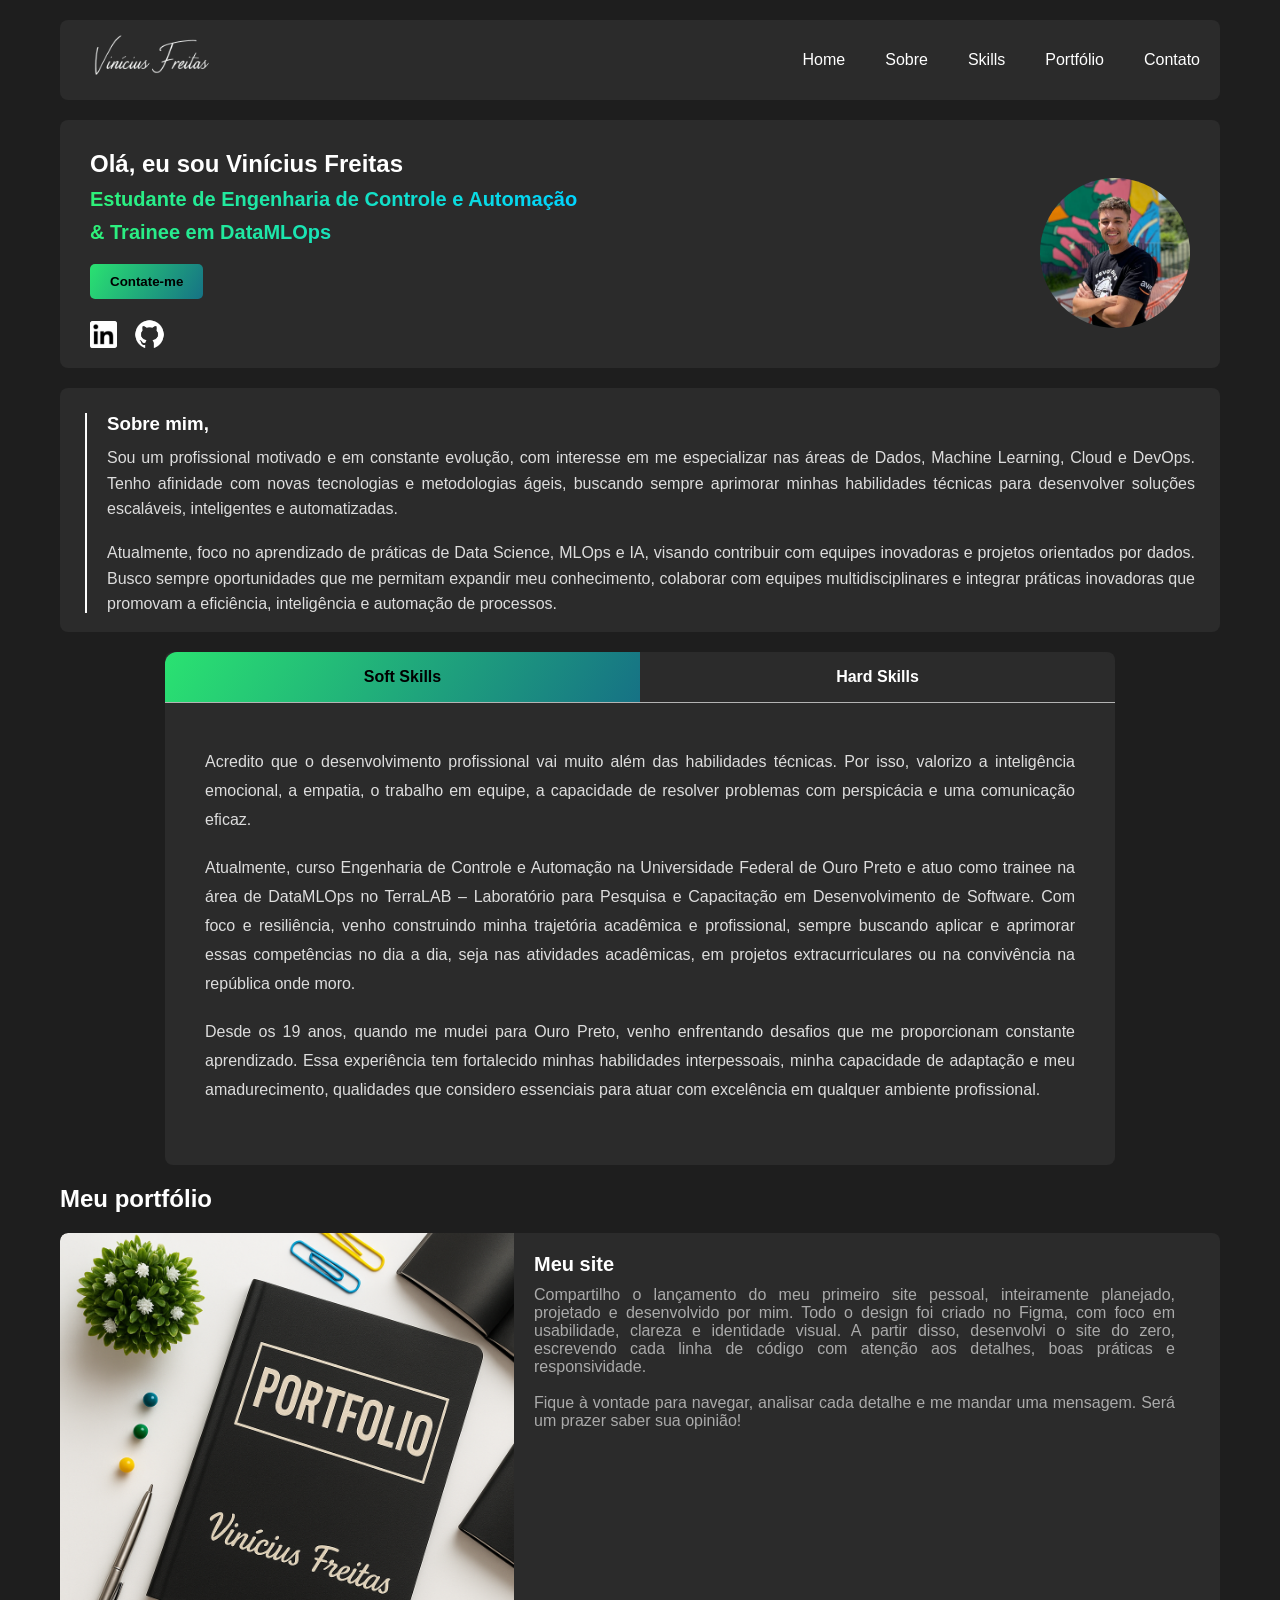
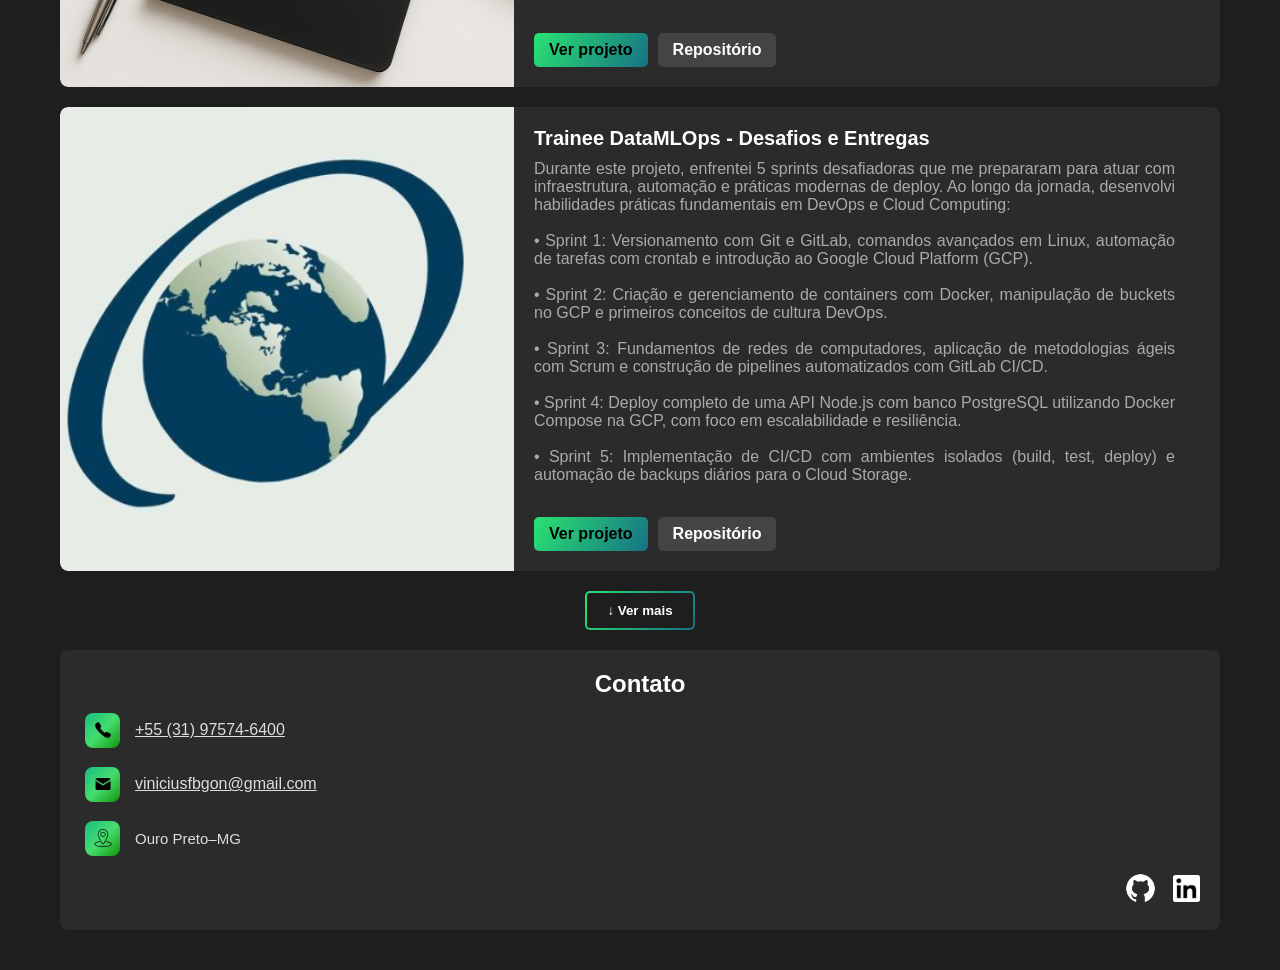
==== commit bb24885c: "mudanca nos botoes de skills" ====
--- a/index.html
+++ b/index.html
@@ -81,12 +81,12 @@
     <!-- Skills -->
     <section class="box-sm" id="skills" aria-labelledby="titulo-skills">
         <h2 id="titulo-skills" style="display:none;">Skills</h2>
-        <div class="skills-tabs" role="tablist">
-            <div class="tab-wrapper">
-                <div class="tab active" data-tab="soft-skills" role="tab" aria-selected="true">Soft Skills</div>
-            </div>
-            <div class="tab-wrapper">
-                <div class="tab" data-tab="hard-skills" role="tab" aria-selected="false">Hard Skills</div>
+        <div class="skills-buttons">
+            <div class="button-wrapper">
+                <button class="skills-tab-button active" data-tab="soft-skills">Soft Skills</button>
+            </div>
+            <div class="button-wrapper">
+                <button class="skills-tab-button" data-tab="hard-skills">Hard Skills</button>
             </div>
         </div>
 
@@ -110,7 +110,6 @@
     <!-- Portfólio -->
     <section class="portfolio" id="portfolio" aria-labelledby="titulo-portfolio">
         <h2 id="titulo-portfolio">Meu portfólio</h2>
-
         <!-- Projeto 1 -->
         <article class="projeto-box box">
                 <div class="projeto-img">
@@ -252,17 +251,17 @@
     <script>
         document.addEventListener('DOMContentLoaded', function () {
             // Tabs de Skills
-            const tabs = document.querySelectorAll('.tab');
+            const tabButtons = document.querySelectorAll('.skills-tab-button');
             const contents = document.querySelectorAll('.content');
 
-            tabs.forEach(tab => {
-                tab.addEventListener('click', () => {
-                    tabs.forEach(t => t.classList.remove('active'));
+            tabButtons.forEach(button => {
+                button.addEventListener('click', () => {
+                    tabButtons.forEach(b => b.classList.remove('active'));
                     contents.forEach(c => c.classList.remove('active'));
 
-                    tab.classList.add('active');
-
-                    const tabId = tab.getAttribute('data-tab');
+                    button.classList.add('active');
+
+                    const tabId = button.getAttribute('data-tab');
                     const contentEl = document.getElementById(`${tabId}-content`);
                     if (contentEl) contentEl.classList.add('active');
                 });
--- a/css/style.css
+++ b/css/style.css
@@ -310,7 +310,63 @@
             background: near-gradient(120deg, #2ae271, #167285);
         }
         
-
+.skills-buttons {
+  display: flex;
+  width: 100%;
+  margin-top: 20px;
+  margin-bottom: 5px;
+  overflow: hidden; 
+  border-top-left-radius: 12px;
+  border-top-right-radius: 12px;
+  background-color: #2b2b2b; 
+  border-bottom: 1px solid rgba(180, 180, 180, 1);
+}
+
+.button-wrapper {
+  width: 50%;
+}
+
+.button-wrapper.left {
+  display: flex;
+  justify-content: flex-start;
+}
+
+.button-wrapper.right {
+  display: flex;
+  justify-content: flex-end;
+}
+
+.skills-tab-button {
+  width: 100%;
+  max-width: 100%;
+  padding: 16px 24px;
+  background-color: #2b2b2b;
+  color: #fff;
+  border: none;
+  font-weight: 600;
+  font-size: 16px;
+  cursor: pointer;
+  transition: all 0.3s ease;
+  text-align: center;
+  border-radius: 0;
+}
+
+.button-wrapper.left .skills-tab-button {
+  border-top-left-radius: 8px;
+}
+
+.button-wrapper.right .skills-tab-button {
+  border-top-right-radius: 8px;
+}
+
+.skills-tab-button.active {
+  background: linear-gradient(120deg, #2ae271, #167285);
+  color: black;
+}
+
+.skills-tab-button:not(.active):hover {
+  background-color: #333;
+}
 
 .skills-tabs {
   display: flex;
@@ -322,43 +378,6 @@
   background-color: #2b2b2b; 
   border-top-left-radius: 12px;
   border-top-right-radius: 12px;
-}
-
-.tab-wrapper:nth-child(2) {
-  border-left: 1px solid #c9c9c9;
-}
-.tab-wrapper {
-  width: 50%;
-  display: flex;
-  justify-content: center;
-}
-
-.tab {
-  cursor: pointer;
-  padding: 15px 0;
-  font-weight: 600;
-  font-size: 18px;
-  color: #fff;
-  border-bottom: 3px solid transparent;
-  transition: all 0.3s ease;
-}
-
-.tab.active {
-  color: #fff;
-  border-bottom: none;
-  position: relative;
-}
-
-.tab.active::after {
-  content: '';
-  position: absolute;
-  bottom: 0;
-  left: 50%;
-  transform: translateX(-50%);
-  width: 140px; /* Ajuste o comprimento aqui */
-  height: 5px;
-  background-color: #14a756;
-  border-radius: 2px;
 }
 
 /* Portfólio */
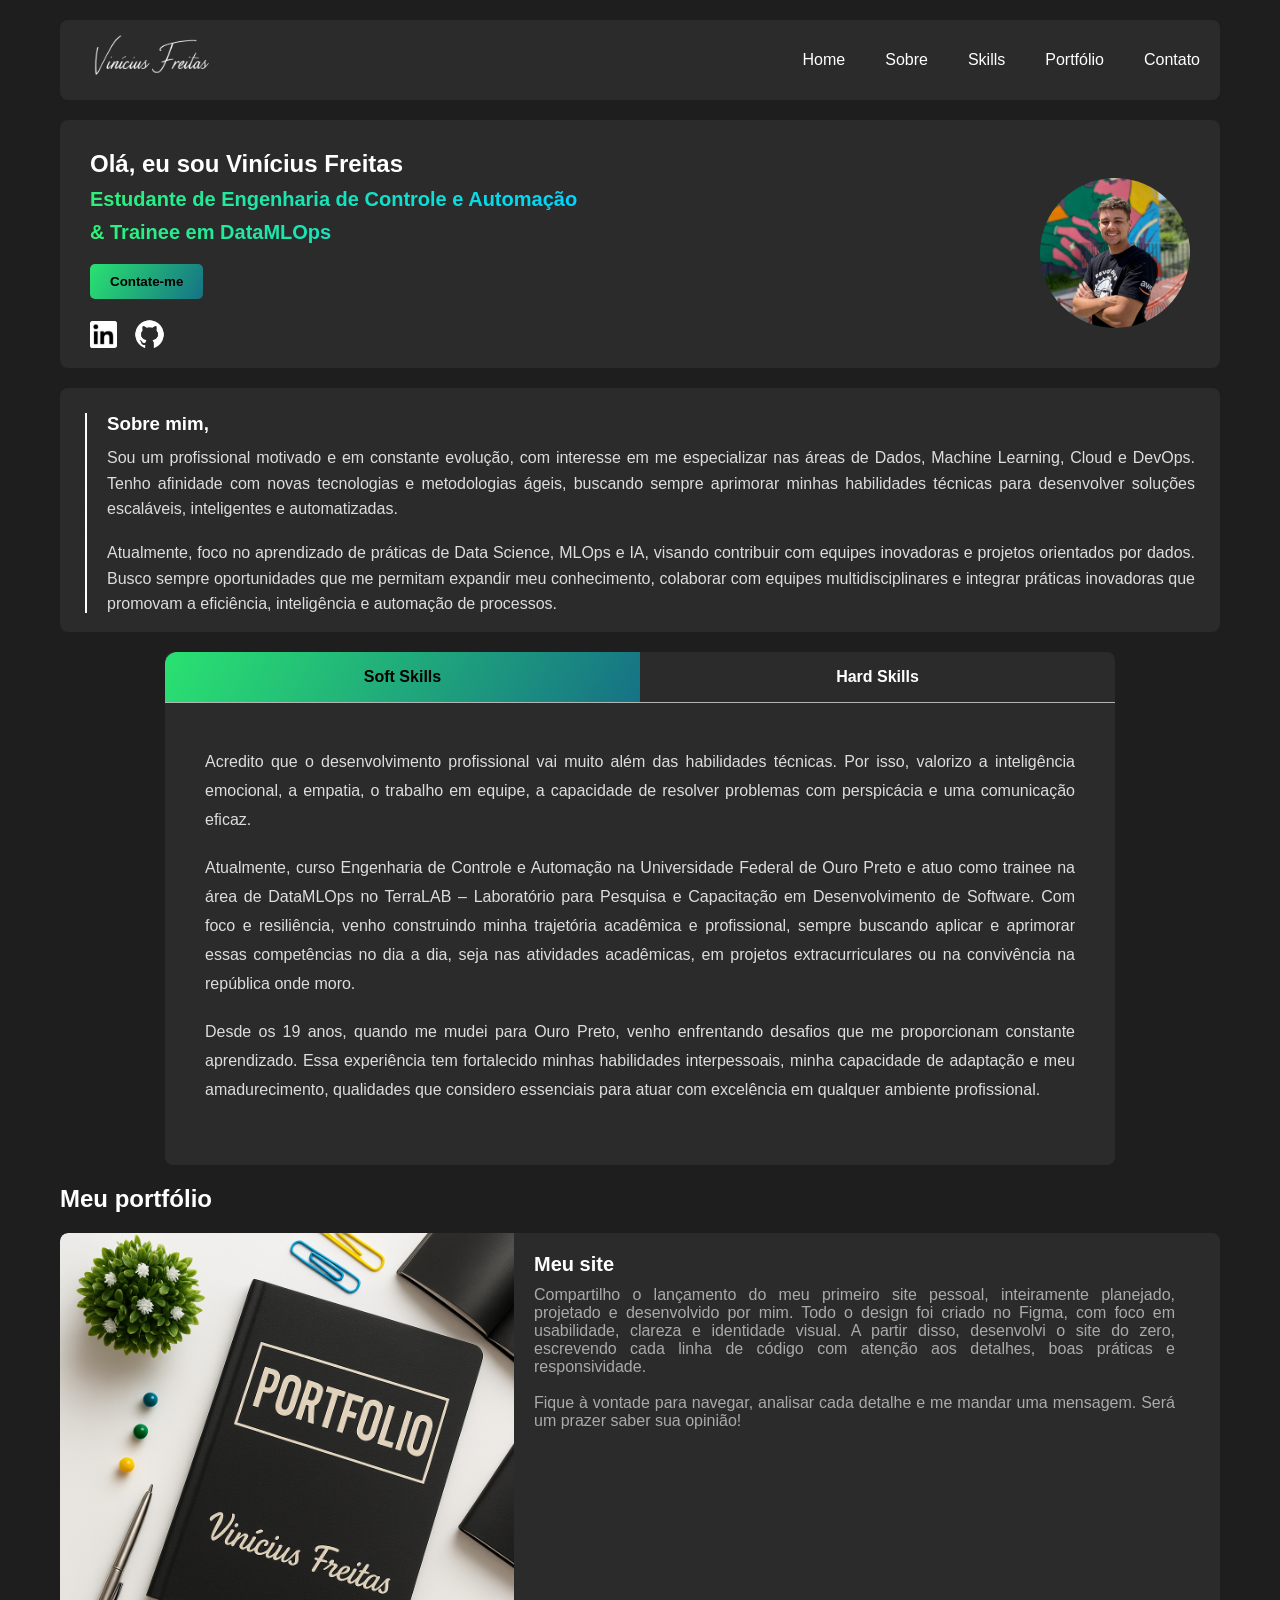
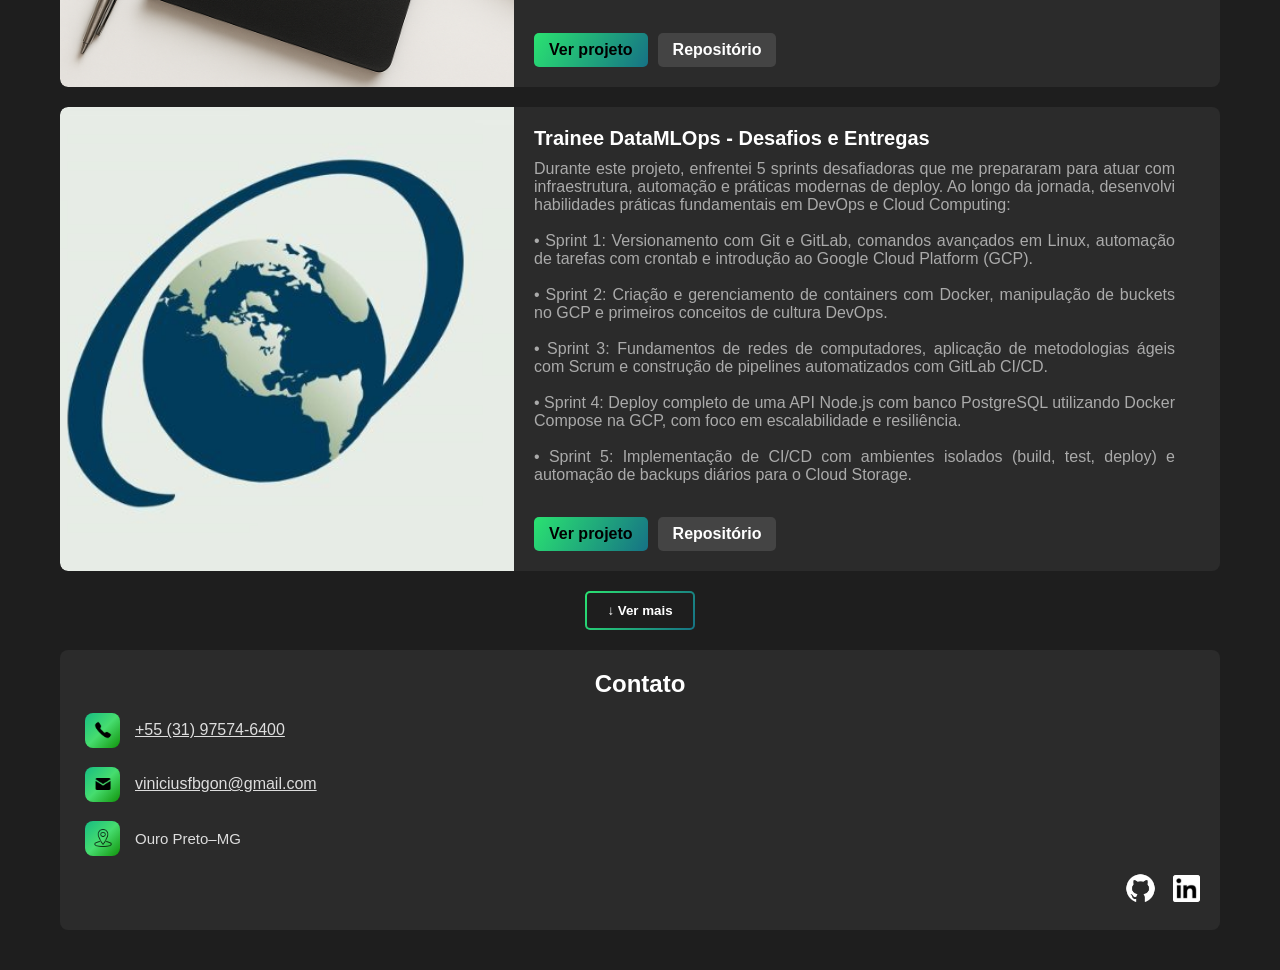
==== commit 13e192c2: "funcionalidades js" ====
--- a/index.html
+++ b/index.html
@@ -12,7 +12,7 @@
 
     <!-- Cabeçalho -->
     <header role="banner">
-        <div class="header-left">
+        <div class="header-left reveal">
             <div class="rubrica-container">
                 <img src="images/rubrica.png" alt="Rubrica de Vinícius Freitas">
             </div>
@@ -31,15 +31,15 @@
 
     <!-- Conteúdo principal -->
     <main>
-        <section class="intro box" id="home">
-            <div class="intro-content">
-                <div class="intro-text">
-                    <div class="intro-title">
+        <section class="intro box reveal" id="home">
+            <div class="intro-content reveal">
+                <div class="intro-text reveal">
+                    <div class="intro-title reveal">
                         <h1>Olá, eu sou Vinícius Freitas</h1>
                         <h2>Estudante de Engenharia de Controle e Automação</h2>
                         <h2>& Trainee em DataMLOps</h2>
                     </div>
-                    <div class="intro-button">
+                    <div class="intro-button reveal">
                         <button class="btn-contato">Contate-me</button>
                     </div>
                     <div class="intro-icons social-icons">
@@ -58,9 +58,9 @@
 
 
     <!-- Sobre mim -->
-    <section class="sobre box" id="sobre" aria-labelledby="titulo-sobre">
-        <div class="sobre-container">
-            <div class="sobre-lado-esquerdo">
+    <section class="sobre box reveal" id="sobre" aria-labelledby="titulo-sobre">
+        <div class="sobre-container reveal">
+            <div class="sobre-lado-esquerdo reveal">
                 <img src="images/linha-lateral.jpg" alt="Imagem decorativa de linha lateral" class="linha-lateral">
             </div>
 
@@ -79,7 +79,7 @@
     </section>
 
     <!-- Skills -->
-    <section class="box-sm" id="skills" aria-labelledby="titulo-skills">
+    <section class="box-sm reveal" id="skills" aria-labelledby="titulo-skills">
         <h2 id="titulo-skills" style="display:none;">Skills</h2>
         <div class="skills-buttons">
             <div class="button-wrapper">
@@ -108,10 +108,10 @@
     </section>
 
     <!-- Portfólio -->
-    <section class="portfolio" id="portfolio" aria-labelledby="titulo-portfolio">
+    <section class="portfolio reveal" id="portfolio" aria-labelledby="titulo-portfolio">
         <h2 id="titulo-portfolio">Meu portfólio</h2>
         <!-- Projeto 1 -->
-        <article class="projeto-box box">
+        <article class="projeto-box box reveal">
                 <div class="projeto-img">
                     <img src="images/port2.png" alt="Contador de dedos com Python e Mediapipe">
                 </div>
@@ -130,7 +130,7 @@
             </article>
 
         <!-- Projeto 2 -->
-        <article class="projeto-box box">
+        <article class="projeto-box box reveal">
             <div class="projeto-img">
                 <img src="images/terralab.png" alt="Desafios do TerraLAB">
             </div>
@@ -161,11 +161,11 @@
 
         <!-- Projetos adicionais -->
         <div id="mais-projetos" style="display: none;">
-            <article class="projeto-box box">
-            <div class="projeto-img">
+            <article class="projeto-box box reveal">
+            <div class="projeto-img reveal">
                 <img src="images/harvard.jpg" alt="Curso Harvard CS50">
             </div>
-            <div class="projeto-info">
+            <div class="projeto-info reveal">
                 <h3>CS50: Introduction to Computer Science</h3>
                 <p>Curso de nível introdutório voltado para iniciantes que desejam aprender os fundamentos da computação. Ensina a pensar de forma algorítmica e a resolver problemas de programação com eficiência.
 
@@ -189,7 +189,7 @@
             </div>
         </article>
 
-        <article class="projeto-box box">
+        <article class="projeto-box box reveal">
                 <div class="projeto-img">
                     <img src="images/yt.png" alt="Clone do YouTube">
                 </div>
@@ -206,7 +206,7 @@
     </section>
 
     <!-- Contato -->
-    <section class="contato box" id="contato" aria-labelledby="titulo-contato">
+    <section class="contato box reveal" id="contato" aria-labelledby="titulo-contato">
         <h2 id="titulo-contato" class="contato-titulo">Contato</h2>
         <div class="contact-info">
             <div class="contact-item">
@@ -445,6 +445,35 @@
             closeMenu();
             }
         });
+
+        // Scroll Reveal Simples
+        function revealOnScroll() {
+            const reveals = document.querySelectorAll('.reveal');
+
+            reveals.forEach(el => {
+                const windowHeight = window.innerHeight;
+                const elementTop = el.getBoundingClientRect().top;
+                const revealPoint = 100; // Quanto mais baixo, mais cedo aparece
+
+                if (elementTop < windowHeight - revealPoint) {
+                    el.classList.add('active');
+                } else {
+                    el.classList.remove('active'); // pode remover se quiser reaparecer
+                }
+            });
+        }
+        // Chama no load e no scroll
+        window.addEventListener('scroll', revealOnScroll);
+        window.addEventListener('load', revealOnScroll);
+
+        // Animação suave no header e main ao abrir a página
+        const header = document.querySelector('header');
+        const main = document.querySelector('main');
+
+        if (header && main) {
+            header.classList.add('animate-on-load');
+            main.classList.add('animate-on-load');
+        }
     </script>
 </body>
 </html>
--- a/css/style.css
+++ b/css/style.css
@@ -1094,3 +1094,33 @@
 .nav.menu {
     overflow-x: hidden; 
 }
+
+/* Estilo base: elementos ocultos */
+.reveal {
+  opacity: 0;
+  transform: translateY(40px);
+  transition: all 0.6s ease-out;
+}
+
+/* Quando aparecem na tela */
+.reveal.active {
+  opacity: 1;
+  transform: translateY(0);
+}
+
+/* Animação de entrada suave */
+@keyframes fadeSlideIn {
+  0% {
+    opacity: 0;
+    transform: translateY(-20px);
+  }
+  100% {
+    opacity: 1;
+    transform: translateY(0);
+  }
+}
+
+/* Classe aplicada apenas no load */
+.animate-on-load {
+  animation: fadeSlideIn 1s ease-out forwards;
+}
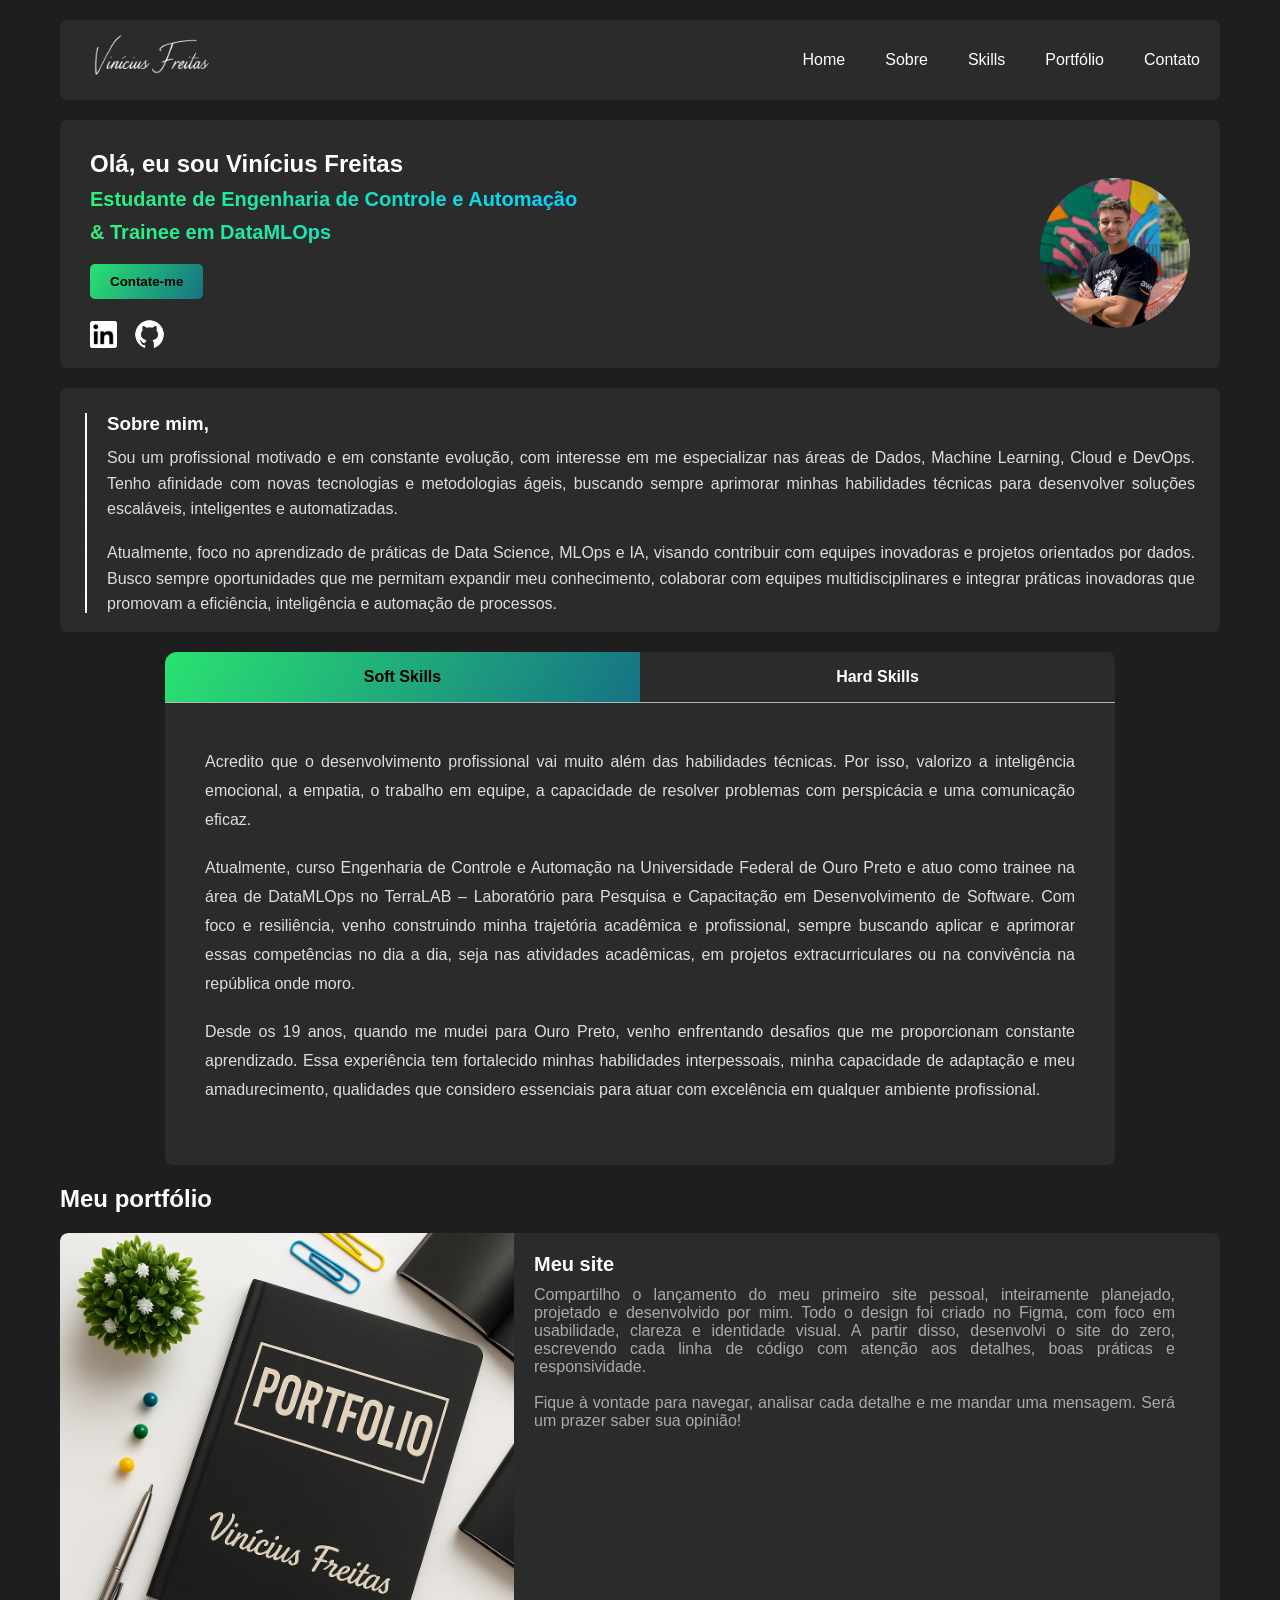
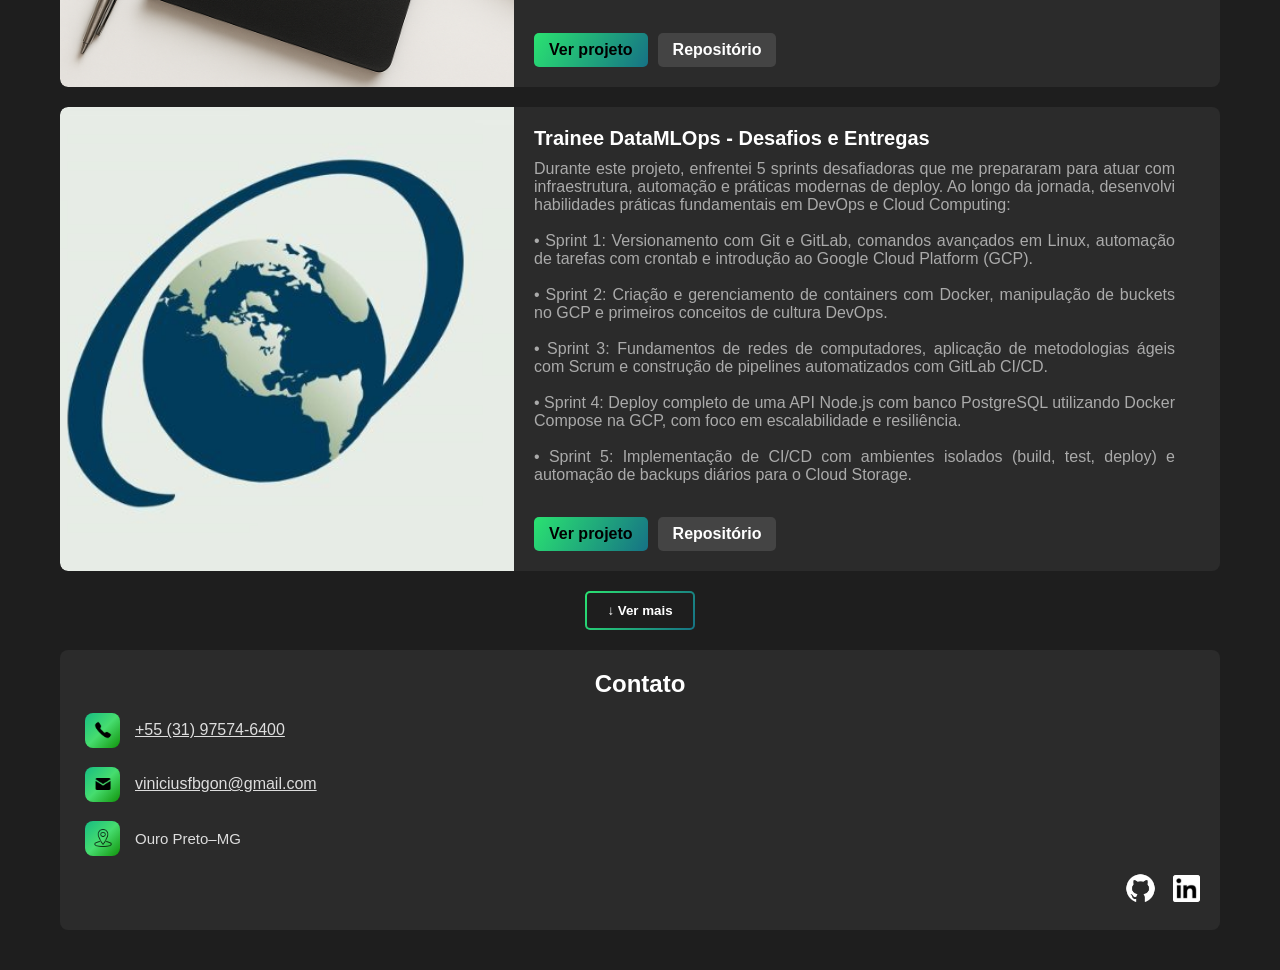
==== commit a7e21709: "update" ====
--- a/index.html
+++ b/index.html
@@ -58,9 +58,9 @@
 
 
     <!-- Sobre mim -->
-    <section class="sobre box reveal" id="sobre" aria-labelledby="titulo-sobre">
-        <div class="sobre-container reveal">
-            <div class="sobre-lado-esquerdo reveal">
+    <section class="sobre box" id="sobre" aria-labelledby="titulo-sobre">
+        <div class="sobre-container">
+            <div class="sobre-lado-esquerdo">
                 <img src="images/linha-lateral.jpg" alt="Imagem decorativa de linha lateral" class="linha-lateral">
             </div>
 
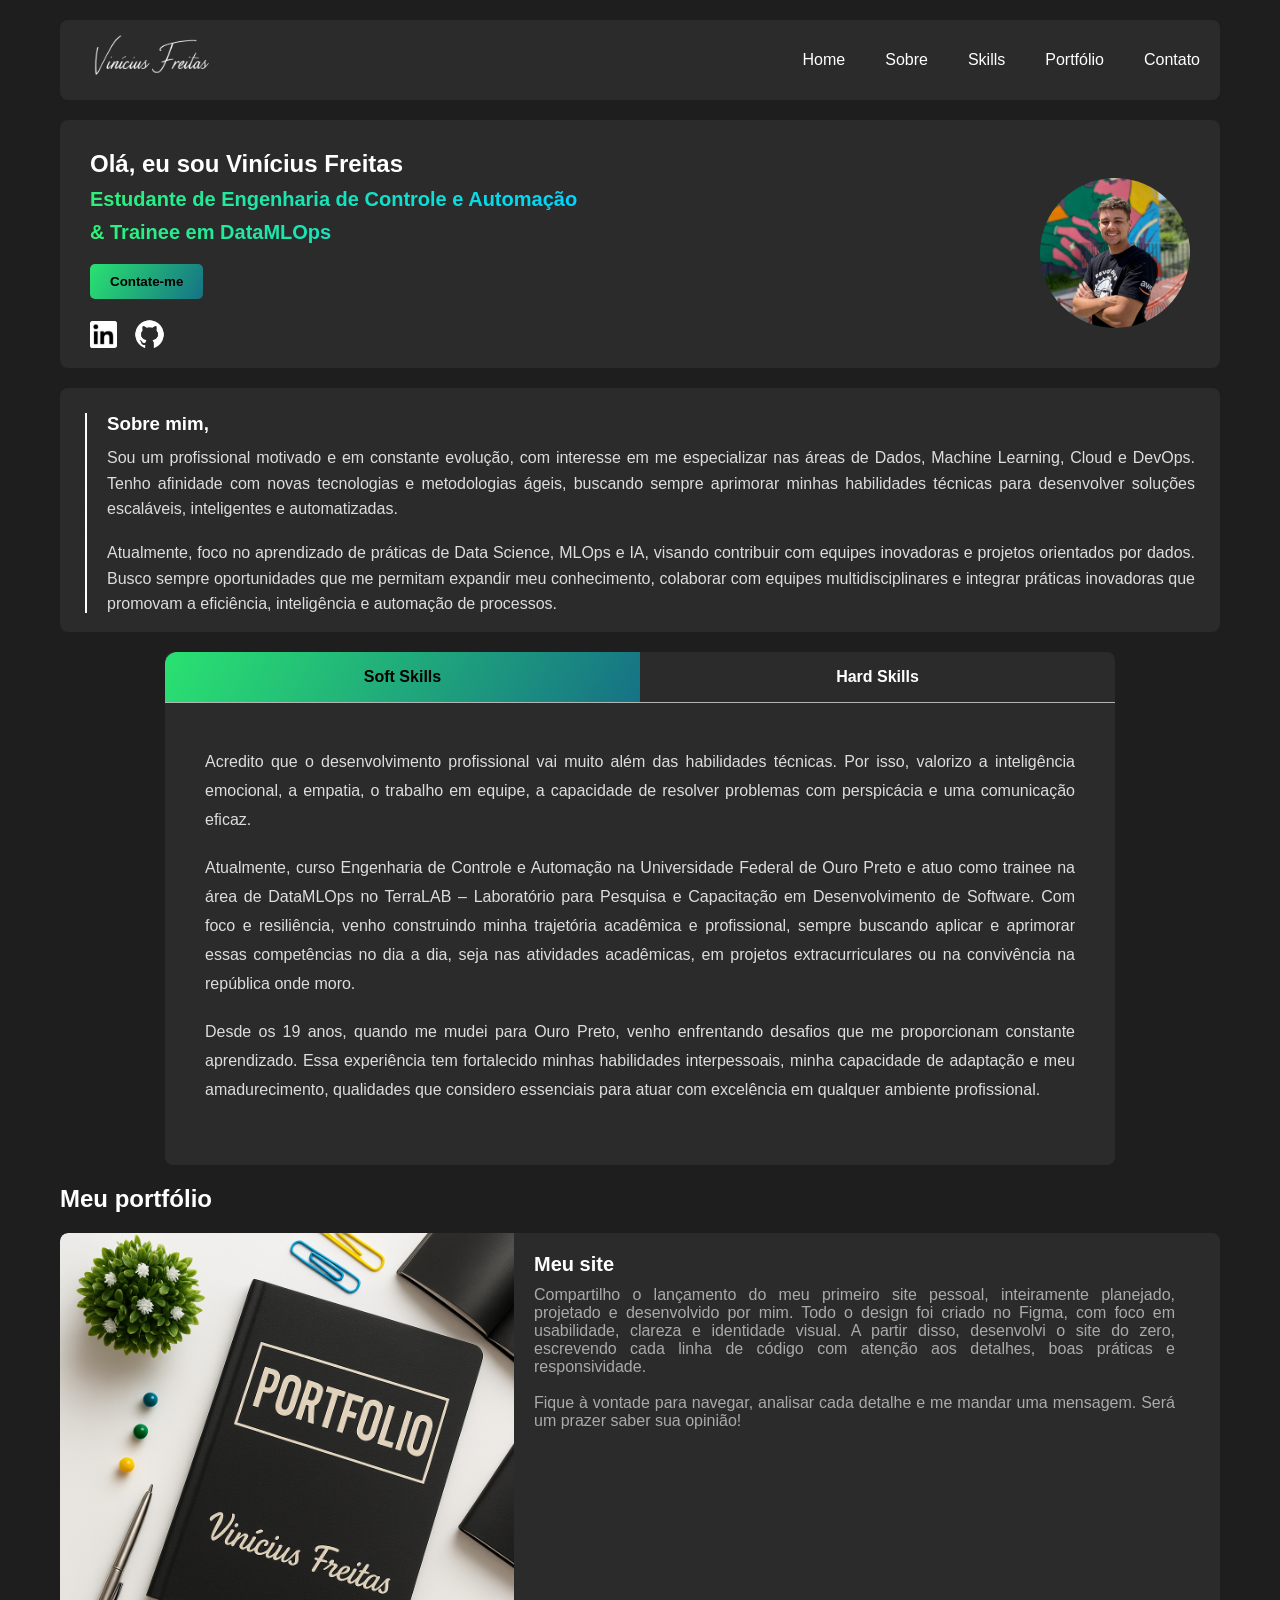
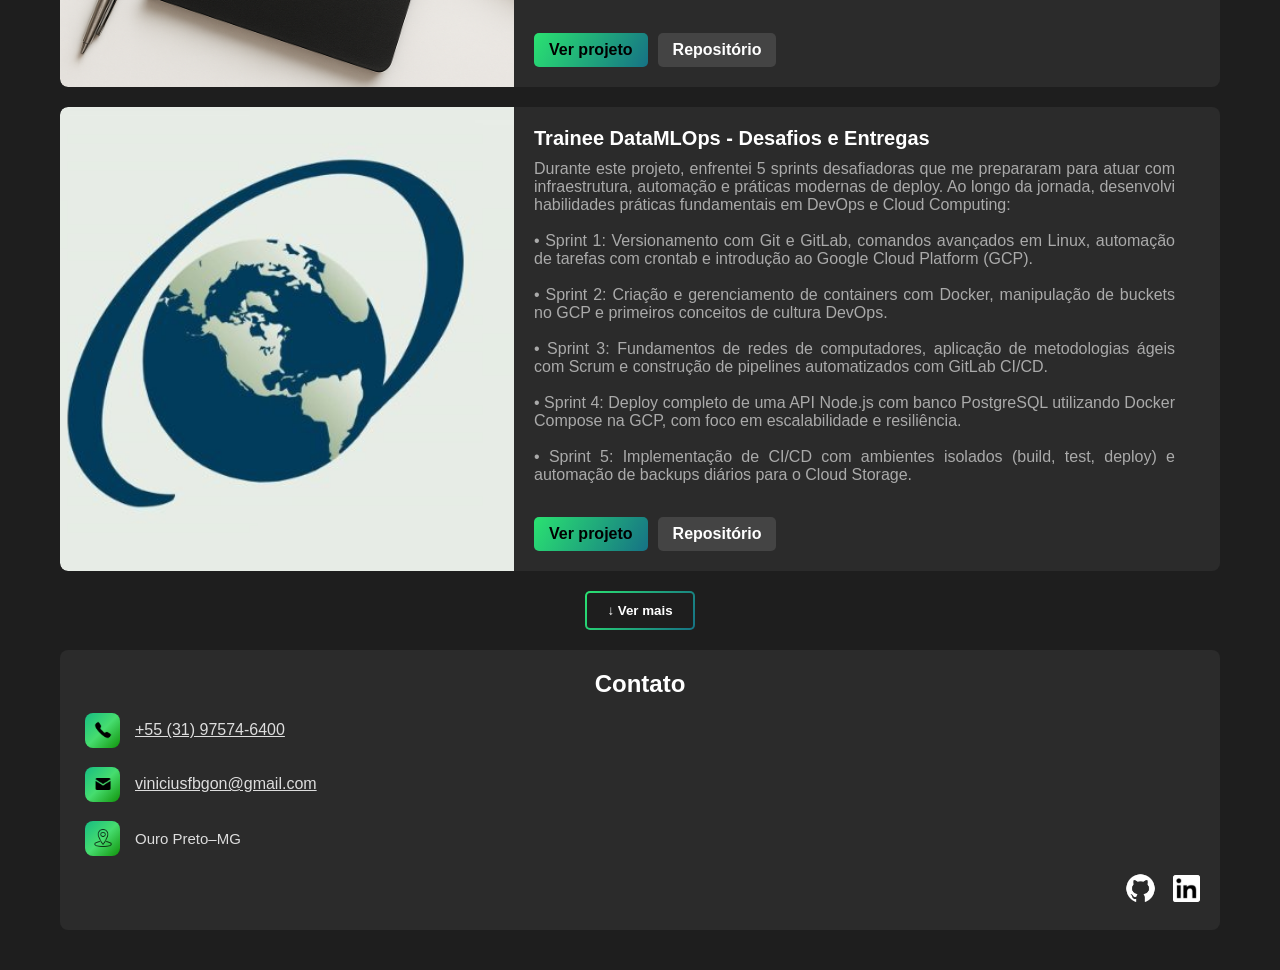
==== commit 54ac3a6d: "sobre mim com js" ====
--- a/index.html
+++ b/index.html
@@ -474,6 +474,10 @@
             header.classList.add('animate-on-load');
             main.classList.add('animate-on-load');
         }
+
+        if (sobre) {
+            sobre.classList.add('animate-on-load');
+        }
     </script>
 </body>
 </html>
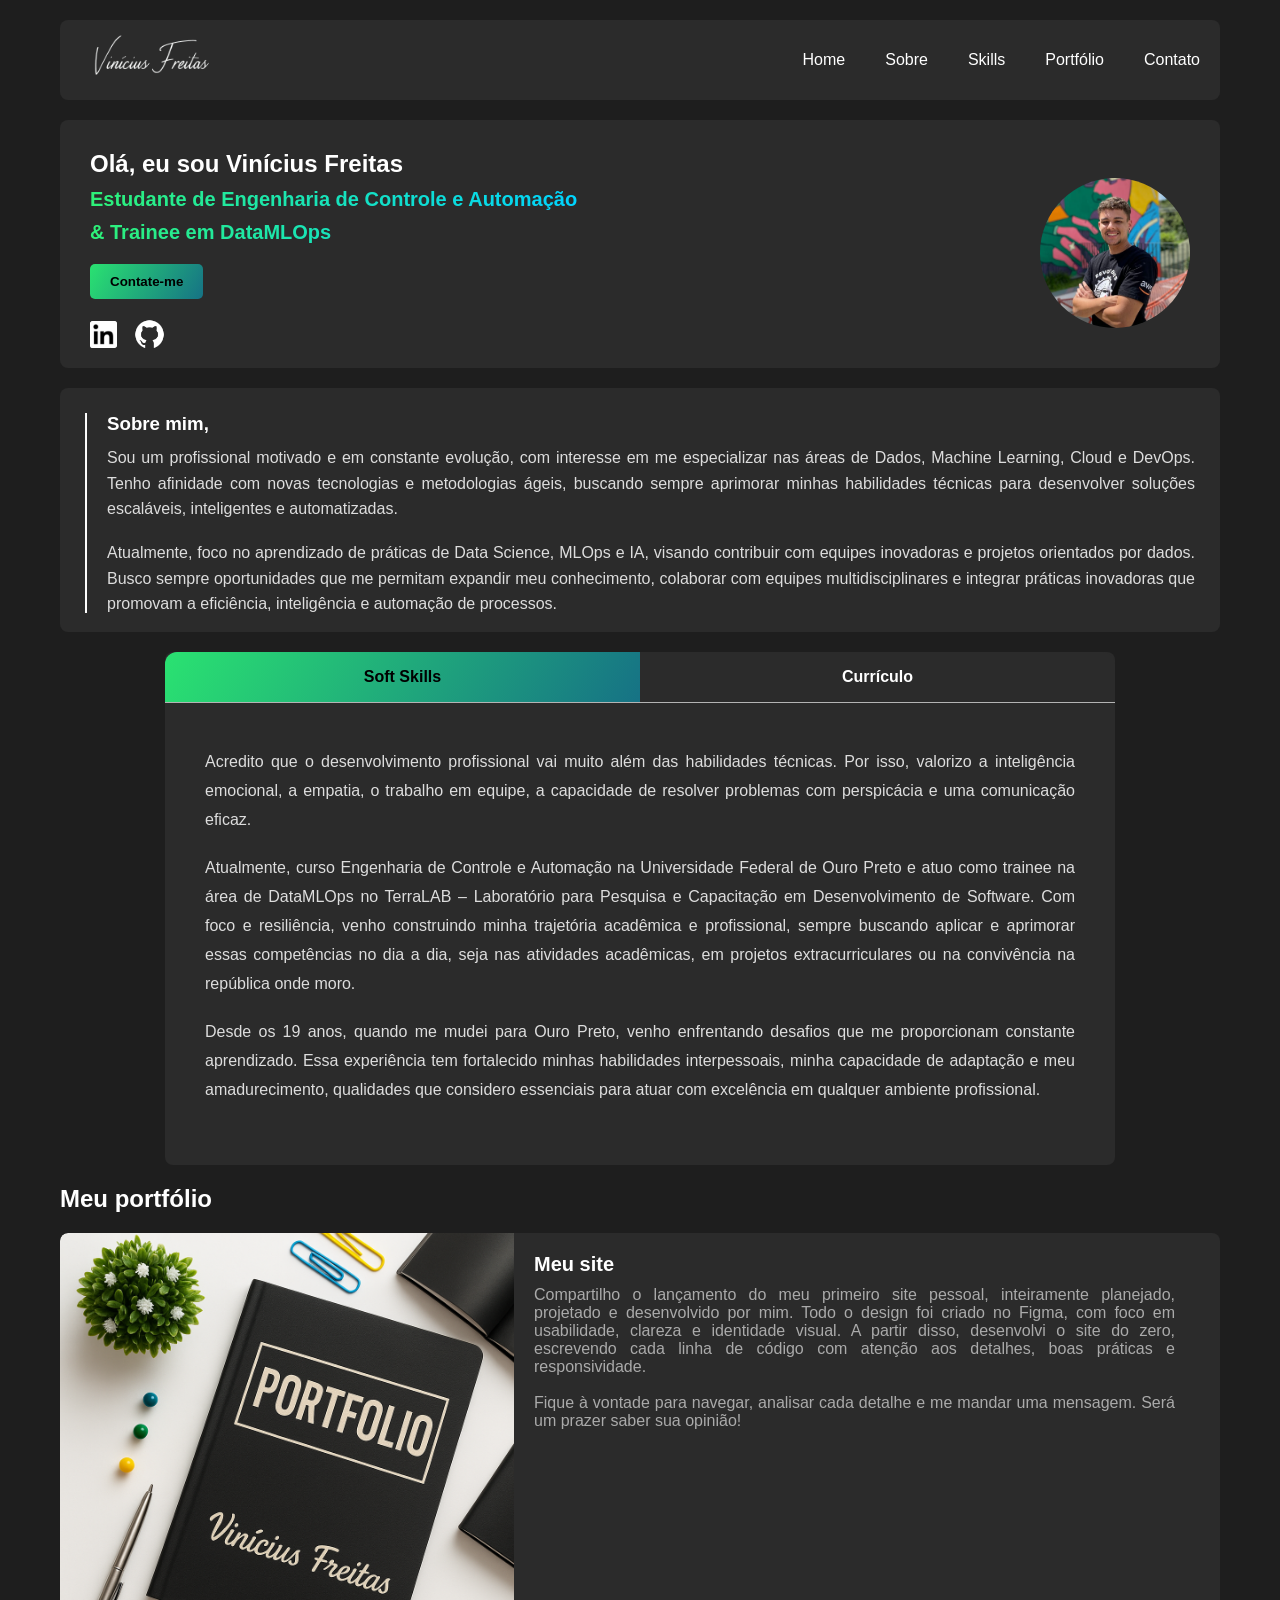
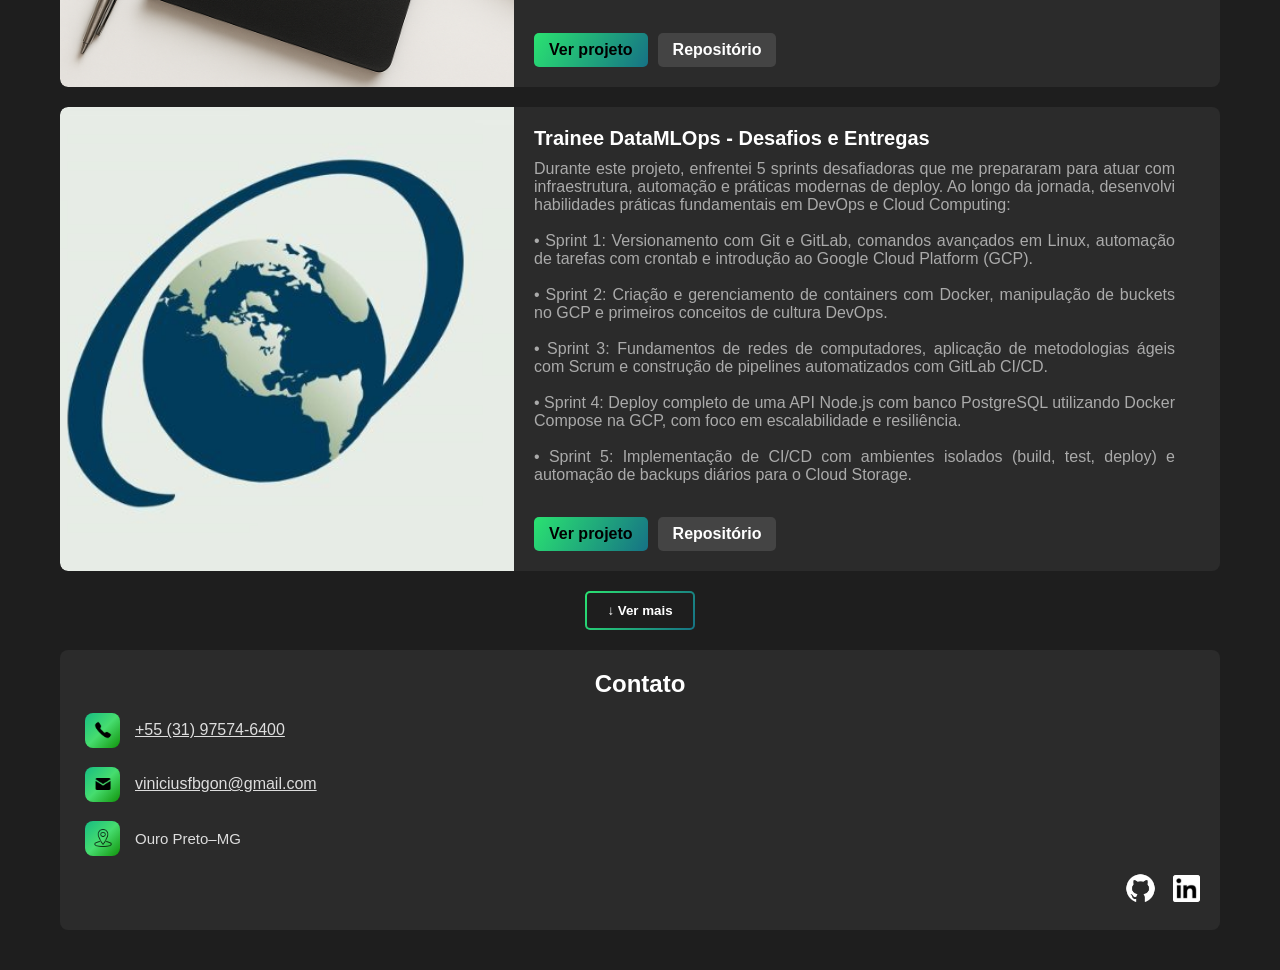
==== commit 369a824d: "atualizando botao hard skills" ====
--- a/index.html
+++ b/index.html
@@ -86,7 +86,7 @@
                 <button class="skills-tab-button active" data-tab="soft-skills">Soft Skills</button>
             </div>
             <div class="button-wrapper">
-                <button class="skills-tab-button" data-tab="hard-skills">Hard Skills</button>
+                <button class="skills-tab-button" data-tab="hard-skills">Currículo</button>
             </div>
         </div>
 
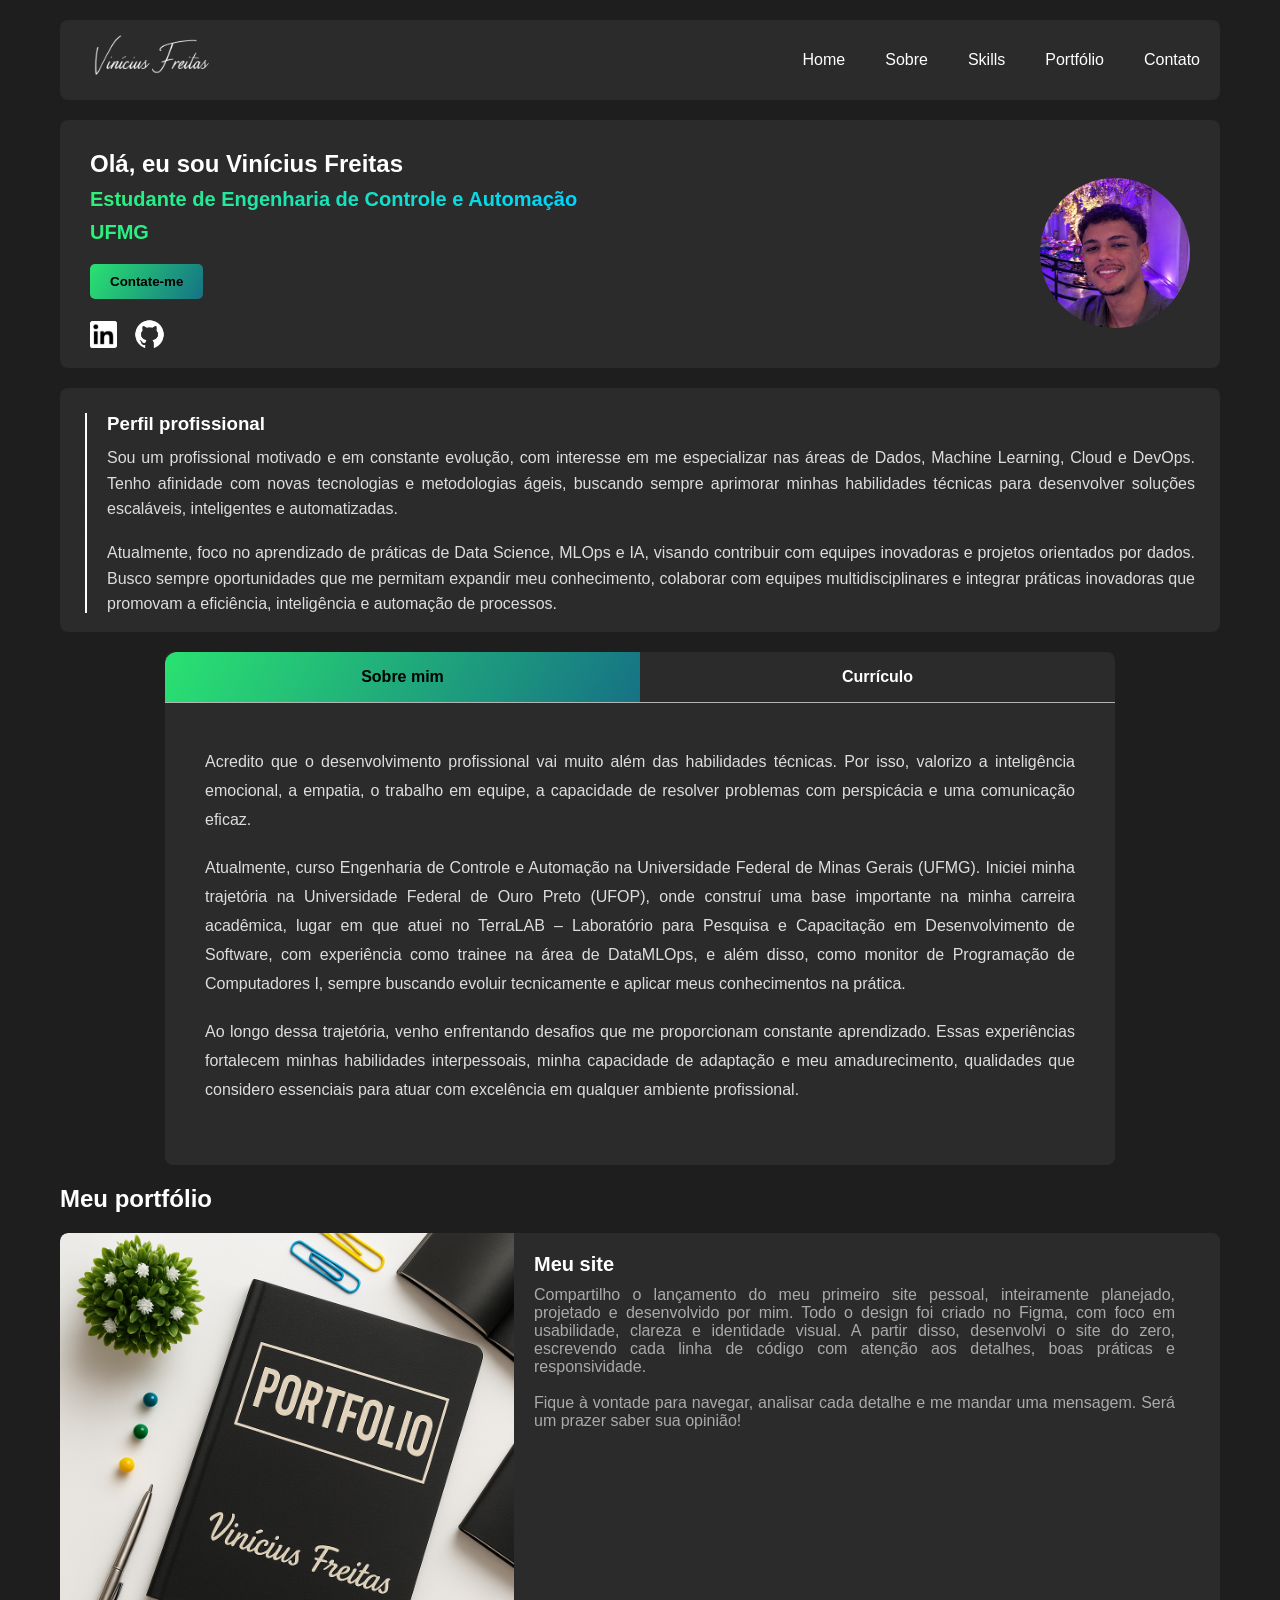
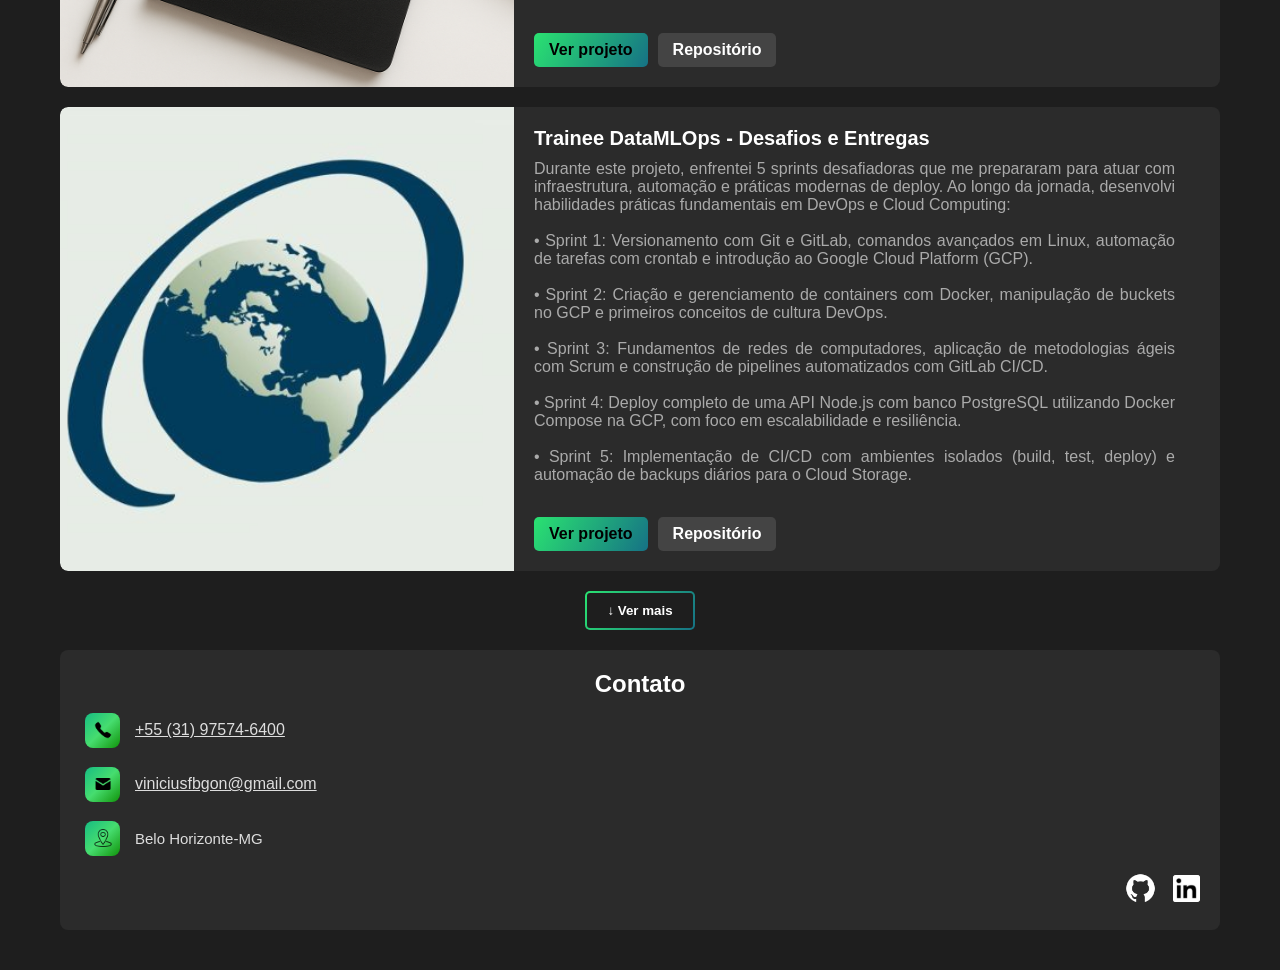
==== commit 448fd81b: "Alterando foto, UFOP -> UFMG, Texto sobre mim" ====
--- a/index.html
+++ b/index.html
@@ -37,7 +37,7 @@
                     <div class="intro-title reveal">
                         <h1>Olá, eu sou Vinícius Freitas</h1>
                         <h2>Estudante de Engenharia de Controle e Automação</h2>
-                        <h2>& Trainee em DataMLOps</h2>
+                        <h2>UFMG</h2>
                     </div>
                     <div class="intro-button reveal">
                         <button class="btn-contato">Contate-me</button>
@@ -52,7 +52,7 @@
                     </div>
                 </div>
             </div>
-            <img src="images/eu.jpg" alt="Foto de perfil" class="profile-pic" id="profilePic">
+            <img src="images/eu.jpeg" alt="Foto de perfil" class="profile-pic" id="profilePic">
         </section>
     </main>
 
@@ -66,7 +66,7 @@
 
             <div class="sobre-lado-direito">
                 <div class="sobre-texto">
-                    <h3 id="titulo-sobre">Sobre mim,</h3>
+                    <h3 id="titulo-sobre">Perfil profissional</h3>
                     <p>
                 Sou um profissional motivado e em constante evolução, com interesse em me especializar nas áreas de Dados, Machine Learning, Cloud e DevOps. Tenho afinidade com novas tecnologias e metodologias ágeis, buscando sempre aprimorar minhas habilidades técnicas para desenvolver soluções escaláveis, inteligentes e automatizadas.
                 </p> <br>
@@ -83,7 +83,7 @@
         <h2 id="titulo-skills" style="display:none;">Skills</h2>
         <div class="skills-buttons">
             <div class="button-wrapper">
-                <button class="skills-tab-button active" data-tab="soft-skills">Soft Skills</button>
+                <button class="skills-tab-button active" data-tab="soft-skills">Sobre mim</button>
             </div>
             <div class="button-wrapper">
                 <button class="skills-tab-button" data-tab="hard-skills">Currículo</button>
@@ -94,8 +94,8 @@
             <div class="content active" id="soft-skills-content" role="tabpanel">
                 <div class="soft-skills-text">
                         <p>Acredito que o desenvolvimento profissional vai muito além das habilidades técnicas. Por isso, valorizo a inteligência emocional, a empatia, o trabalho em equipe, a capacidade de resolver problemas com perspicácia e uma comunicação eficaz.</p>
-                       <p>Atualmente, curso Engenharia de Controle e Automação na Universidade Federal de Ouro Preto e atuo como trainee na área de DataMLOps no TerraLAB – Laboratório para Pesquisa e Capacitação em Desenvolvimento de Software. Com foco e resiliência, venho construindo minha trajetória acadêmica e profissional, sempre buscando aplicar e aprimorar essas competências no dia a dia, seja nas atividades acadêmicas, em projetos extracurriculares ou na convivência na república onde moro.</p>
-                       <p>Desde os 19 anos, quando me mudei para Ouro Preto, venho enfrentando desafios que me proporcionam constante aprendizado. Essa experiência tem fortalecido minhas habilidades interpessoais, minha capacidade de adaptação e meu amadurecimento, qualidades que considero essenciais para atuar com excelência em qualquer ambiente profissional.</p>                </div>
+                        <p>Atualmente, curso Engenharia de Controle e Automação na Universidade Federal de Minas Gerais (UFMG). Iniciei minha trajetória na Universidade Federal de Ouro Preto (UFOP), onde construí uma base importante na minha carreira acadêmica, lugar em que atuei no TerraLAB – Laboratório para Pesquisa e Capacitação em Desenvolvimento de Software, com experiência como trainee na área de DataMLOps, e além disso, como monitor de Programação de Computadores I, sempre buscando evoluir tecnicamente e aplicar meus conhecimentos na prática.</p>
+                        <p>Ao longo dessa trajetória, venho enfrentando desafios que me proporcionam constante aprendizado. Essas experiências fortalecem minhas habilidades interpessoais, minha capacidade de adaptação e meu amadurecimento, qualidades que considero essenciais para atuar com excelência em qualquer ambiente profissional.</p>                </div>
             </div>
 
             <div class="content" id="hard-skills-content" role="tabpanel">
@@ -223,7 +223,7 @@
             </div>
             <div class="contact-item">
                 <div class="icon-box"><img src="images/location.png" alt="Ícone de localização"></div>
-                <span style="color: #ddd;">Ouro Preto–MG</span>
+                <span style="color: #ddd;">Belo Horizonte-MG</span>
             </div>
         </div>
 
